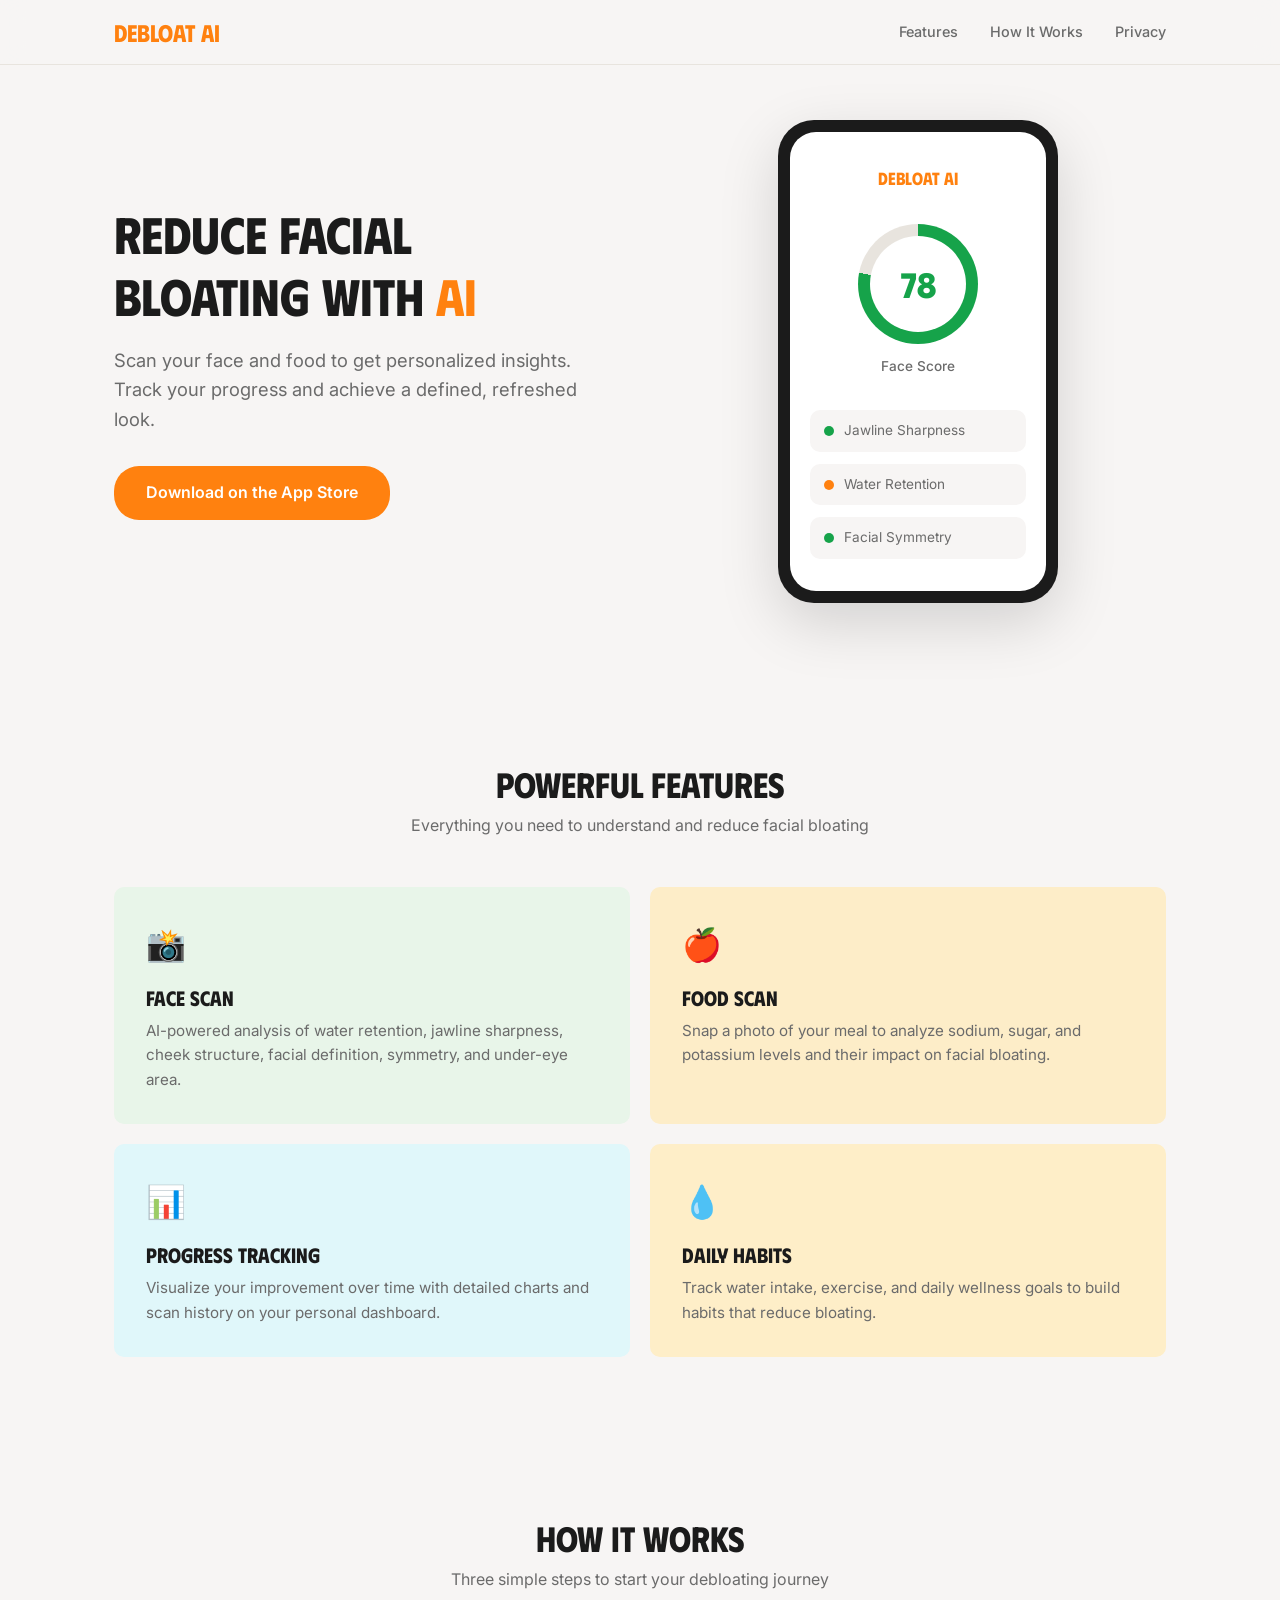
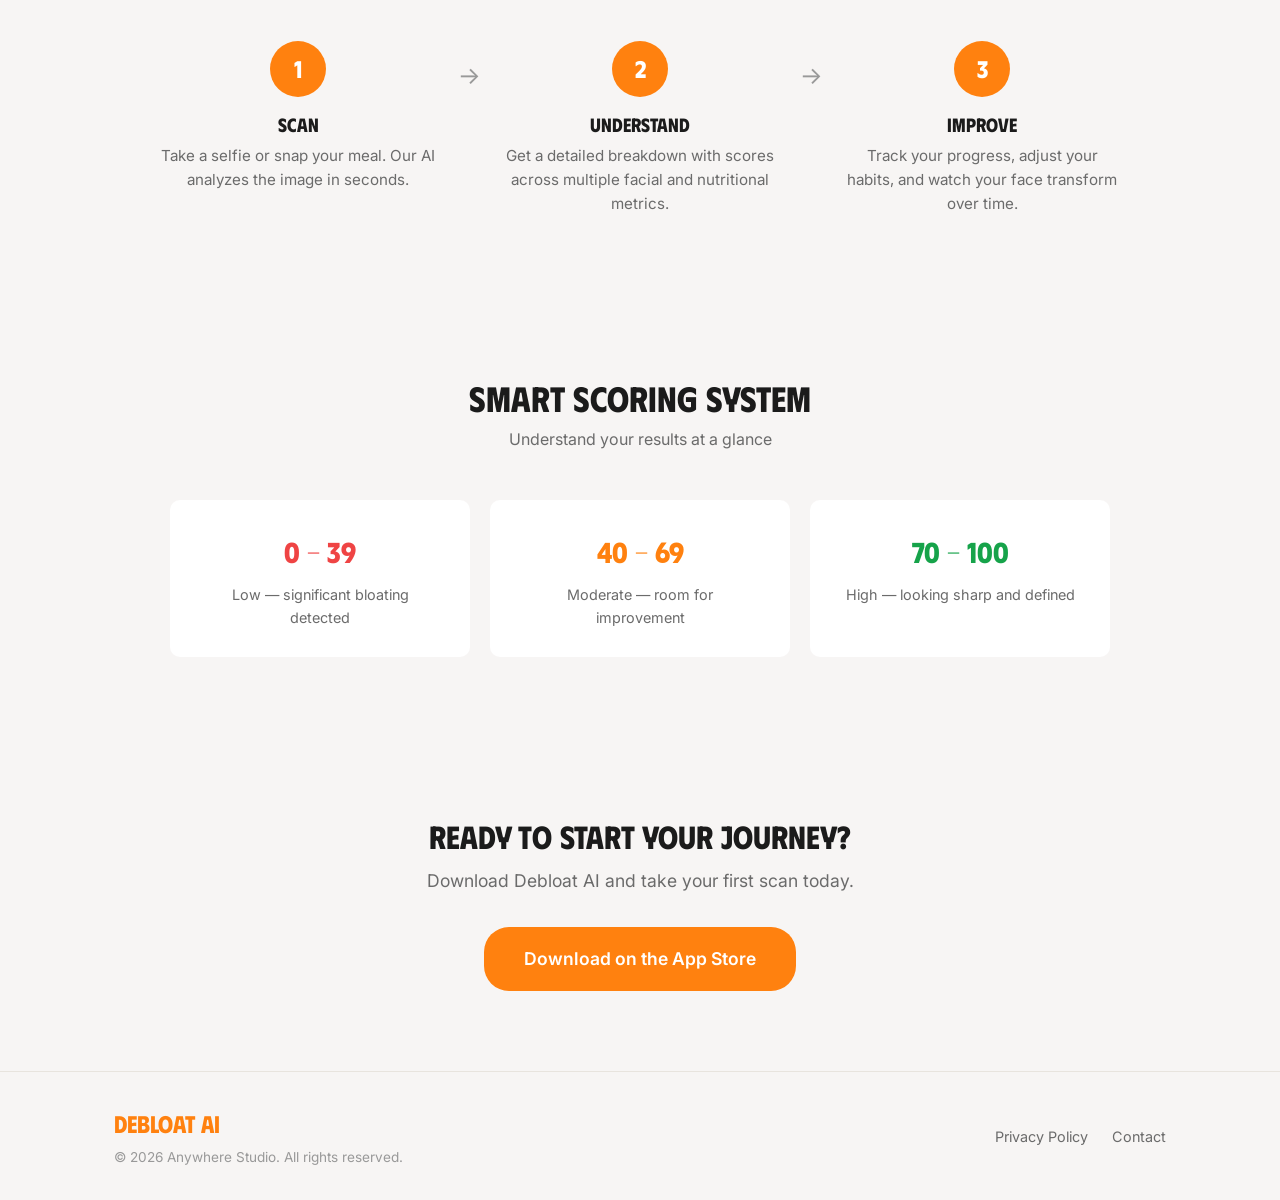
==== index.html @ f4fa1994 "Add landing page with privacy policy Co-Authored-By: Claude Opus 4.6 (1M context) <noreply@anthropic" ====
<!DOCTYPE html>
<html lang="en">
<head>
  <meta charset="UTF-8">
  <meta name="viewport" content="width=device-width, initial-scale=1.0">
  <title>Debloat AI - Reduce Facial Bloating with AI</title>
  <meta name="description" content="Scan your face and food with AI to reduce facial bloating. Track progress, get personalized insights, and achieve a defined, refreshed look.">
  <link rel="preconnect" href="https://fonts.googleapis.com">
  <link rel="preconnect" href="https://fonts.gstatic.com" crossorigin>
  <link href="https://fonts.googleapis.com/css2?family=Inter:wght@400;500;600;700&family=Phudu:wght@500;700&display=swap" rel="stylesheet">
  <link rel="stylesheet" href="styles.css">
</head>
<body>
  <nav class="navbar">
    <div class="container nav-container">
      <a href="/" class="logo">Debloat AI</a>
      <div class="nav-links">
        <a href="#features">Features</a>
        <a href="#how-it-works">How It Works</a>
        <a href="privacy.html">Privacy</a>
      </div>
    </div>
  </nav>

  <section class="hero">
    <div class="container hero-content">
      <div class="hero-text">
        <h1>Reduce Facial Bloating with <span class="highlight">AI</span></h1>
        <p class="hero-subtitle">Scan your face and food to get personalized insights. Track your progress and achieve a defined, refreshed look.</p>
        <div class="hero-cta">
          <a href="#" class="btn btn-primary">Download on the App Store</a>
        </div>
      </div>
      <div class="hero-visual">
        <div class="phone-mockup">
          <div class="phone-screen">
            <div class="mock-header">Debloat AI</div>
            <div class="mock-score">
              <div class="score-circle">
                <span class="score-value">78</span>
              </div>
              <p class="score-label">Face Score</p>
            </div>
            <div class="mock-metrics">
              <div class="metric"><span class="metric-dot green"></span> Jawline Sharpness</div>
              <div class="metric"><span class="metric-dot orange"></span> Water Retention</div>
              <div class="metric"><span class="metric-dot green"></span> Facial Symmetry</div>
            </div>
          </div>
        </div>
      </div>
    </div>
  </section>

  <section id="features" class="features">
    <div class="container">
      <h2 class="section-title">Powerful Features</h2>
      <p class="section-subtitle">Everything you need to understand and reduce facial bloating</p>
      <div class="features-grid">
        <div class="feature-card" style="background: #E8F5E9;">
          <div class="feature-icon">📸</div>
          <h3>Face Scan</h3>
          <p>AI-powered analysis of water retention, jawline sharpness, cheek structure, facial definition, symmetry, and under-eye area.</p>
        </div>
        <div class="feature-card" style="background: #FDEDC8;">
          <div class="feature-icon">🍎</div>
          <h3>Food Scan</h3>
          <p>Snap a photo of your meal to analyze sodium, sugar, and potassium levels and their impact on facial bloating.</p>
        </div>
        <div class="feature-card" style="background: #E0F7FA;">
          <div class="feature-icon">📊</div>
          <h3>Progress Tracking</h3>
          <p>Visualize your improvement over time with detailed charts and scan history on your personal dashboard.</p>
        </div>
        <div class="feature-card" style="background: #FEEEC8;">
          <div class="feature-icon">💧</div>
          <h3>Daily Habits</h3>
          <p>Track water intake, exercise, and daily wellness goals to build habits that reduce bloating.</p>
        </div>
      </div>
    </div>
  </section>

  <section id="how-it-works" class="how-it-works">
    <div class="container">
      <h2 class="section-title">How It Works</h2>
      <p class="section-subtitle">Three simple steps to start your debloating journey</p>
      <div class="steps">
        <div class="step">
          <div class="step-number">1</div>
          <h3>Scan</h3>
          <p>Take a selfie or snap your meal. Our AI analyzes the image in seconds.</p>
        </div>
        <div class="step-arrow">&rarr;</div>
        <div class="step">
          <div class="step-number">2</div>
          <h3>Understand</h3>
          <p>Get a detailed breakdown with scores across multiple facial and nutritional metrics.</p>
        </div>
        <div class="step-arrow">&rarr;</div>
        <div class="step">
          <div class="step-number">3</div>
          <h3>Improve</h3>
          <p>Track your progress, adjust your habits, and watch your face transform over time.</p>
        </div>
      </div>
    </div>
  </section>

  <section class="scoring">
    <div class="container">
      <h2 class="section-title">Smart Scoring System</h2>
      <p class="section-subtitle">Understand your results at a glance</p>
      <div class="score-cards">
        <div class="score-card">
          <div class="score-range red">0 - 39</div>
          <p>Low &mdash; significant bloating detected</p>
        </div>
        <div class="score-card">
          <div class="score-range orange">40 - 69</div>
          <p>Moderate &mdash; room for improvement</p>
        </div>
        <div class="score-card">
          <div class="score-range green">70 - 100</div>
          <p>High &mdash; looking sharp and defined</p>
        </div>
      </div>
    </div>
  </section>

  <section class="cta-section">
    <div class="container">
      <h2>Ready to Start Your Journey?</h2>
      <p>Download Debloat AI and take your first scan today.</p>
      <a href="#" class="btn btn-primary btn-large">Download on the App Store</a>
    </div>
  </section>

  <footer class="footer">
    <div class="container footer-content">
      <div class="footer-brand">
        <span class="logo">Debloat AI</span>
        <p>&copy; 2026 Anywhere Studio. All rights reserved.</p>
      </div>
      <div class="footer-links">
        <a href="privacy.html">Privacy Policy</a>
        <a href="mailto:support@debloatai.com">Contact</a>
      </div>
    </div>
  </footer>
</body>
</html>
---- styles.css ----
/* Reset & Base */
*, *::before, *::after {
  margin: 0;
  padding: 0;
  box-sizing: border-box;
}

:root {
  --primary: #FF810F;
  --primary-light: #FFF3E0;
  --bg: #F7F5F4;
  --surface: #FFFFFF;
  --text-primary: #1B1B1B;
  --text-secondary: #6B6B6B;
  --text-tertiary: #999999;
  --red: #EF4444;
  --orange: #FF810F;
  --green: #16A34A;
  --divider: #E8E4DE;
  --radius: 10px;
  --radius-pill: 25px;
}

html {
  scroll-behavior: smooth;
}

body {
  font-family: 'Inter', -apple-system, BlinkMacSystemFont, sans-serif;
  background: var(--bg);
  color: var(--text-primary);
  line-height: 1.6;
}

.container {
  max-width: 1100px;
  margin: 0 auto;
  padding: 0 24px;
}

h1, h2, h3 {
  font-family: 'Phudu', sans-serif;
  font-weight: 700;
  line-height: 1.2;
}

a {
  color: var(--primary);
  text-decoration: none;
}

/* Navbar */
.navbar {
  position: fixed;
  top: 0;
  left: 0;
  right: 0;
  background: rgba(247, 245, 244, 0.9);
  backdrop-filter: blur(12px);
  -webkit-backdrop-filter: blur(12px);
  z-index: 100;
  border-bottom: 1px solid var(--divider);
}

.nav-container {
  display: flex;
  align-items: center;
  justify-content: space-between;
  height: 64px;
}

.logo {
  font-family: 'Phudu', sans-serif;
  font-size: 1.5rem;
  font-weight: 700;
  color: var(--primary);
  text-transform: uppercase;
}

.nav-links {
  display: flex;
  gap: 32px;
}

.nav-links a {
  color: var(--text-secondary);
  font-size: 0.9rem;
  font-weight: 500;
  transition: color 0.2s;
}

.nav-links a:hover,
.nav-links a.active {
  color: var(--primary);
}

/* Buttons */
.btn {
  display: inline-block;
  padding: 14px 32px;
  border-radius: var(--radius-pill);
  font-family: 'Inter', sans-serif;
  font-size: 1rem;
  font-weight: 600;
  text-align: center;
  transition: transform 0.2s, box-shadow 0.2s;
  cursor: pointer;
  border: none;
}

.btn-primary {
  background: var(--primary);
  color: #fff;
}

.btn-primary:hover {
  transform: translateY(-2px);
  box-shadow: 0 8px 24px rgba(255, 129, 15, 0.3);
}

.btn-large {
  padding: 18px 40px;
  font-size: 1.1rem;
}

/* Hero */
.hero {
  padding: 120px 0 80px;
  overflow: hidden;
}

.hero-content {
  display: grid;
  grid-template-columns: 1fr 1fr;
  gap: 60px;
  align-items: center;
}

.hero-text h1 {
  font-size: 3.2rem;
  margin-bottom: 20px;
  text-transform: uppercase;
}

.highlight {
  color: var(--primary);
}

.hero-subtitle {
  font-size: 1.15rem;
  color: var(--text-secondary);
  margin-bottom: 32px;
  max-width: 480px;
}

/* Phone Mockup */
.phone-mockup {
  width: 280px;
  margin: 0 auto;
  background: var(--text-primary);
  border-radius: 36px;
  padding: 12px;
  box-shadow: 0 20px 60px rgba(0, 0, 0, 0.15);
}

.phone-screen {
  background: var(--surface);
  border-radius: 26px;
  padding: 32px 20px;
  min-height: 420px;
  display: flex;
  flex-direction: column;
  align-items: center;
}

.mock-header {
  font-family: 'Phudu', sans-serif;
  font-weight: 700;
  font-size: 1.1rem;
  text-transform: uppercase;
  color: var(--primary);
  margin-bottom: 32px;
}

.mock-score {
  text-align: center;
  margin-bottom: 32px;
}

.score-circle {
  width: 120px;
  height: 120px;
  border-radius: 50%;
  background: conic-gradient(var(--green) 0% 78%, var(--divider) 78% 100%);
  display: flex;
  align-items: center;
  justify-content: center;
  margin: 0 auto 12px;
  position: relative;
}

.score-circle::before {
  content: '';
  width: 96px;
  height: 96px;
  border-radius: 50%;
  background: var(--surface);
  position: absolute;
}

.score-value {
  position: relative;
  z-index: 1;
  font-family: 'Phudu', sans-serif;
  font-size: 2.2rem;
  font-weight: 700;
  color: var(--green);
}

.score-label {
  font-size: 0.85rem;
  color: var(--text-secondary);
  font-weight: 500;
}

.mock-metrics {
  width: 100%;
  display: flex;
  flex-direction: column;
  gap: 12px;
}

.metric {
  display: flex;
  align-items: center;
  gap: 10px;
  font-size: 0.85rem;
  color: var(--text-secondary);
  background: var(--bg);
  padding: 10px 14px;
  border-radius: var(--radius);
}

.metric-dot {
  width: 10px;
  height: 10px;
  border-radius: 50%;
  flex-shrink: 0;
}

.metric-dot.green { background: var(--green); }
.metric-dot.orange { background: var(--orange); }
.metric-dot.red { background: var(--red); }

/* Features */
.features {
  padding: 80px 0;
}

.section-title {
  font-size: 2.2rem;
  text-align: center;
  text-transform: uppercase;
  margin-bottom: 8px;
}

.section-subtitle {
  text-align: center;
  color: var(--text-secondary);
  margin-bottom: 48px;
}

.features-grid {
  display: grid;
  grid-template-columns: repeat(2, 1fr);
  gap: 20px;
}

.feature-card {
  padding: 32px;
  border-radius: var(--radius);
  transition: transform 0.2s;
}

.feature-card:hover {
  transform: translateY(-4px);
}

.feature-icon {
  font-size: 2rem;
  margin-bottom: 16px;
}

.feature-card h3 {
  font-size: 1.3rem;
  margin-bottom: 8px;
  text-transform: uppercase;
}

.feature-card p {
  color: var(--text-secondary);
  font-size: 0.95rem;
}

/* How It Works */
.how-it-works {
  padding: 80px 0;
}

.steps {
  display: flex;
  align-items: flex-start;
  justify-content: center;
  gap: 20px;
}

.step {
  text-align: center;
  flex: 1;
  max-width: 280px;
}

.step-number {
  width: 56px;
  height: 56px;
  border-radius: 50%;
  background: var(--primary);
  color: #fff;
  font-family: 'Phudu', sans-serif;
  font-size: 1.5rem;
  font-weight: 700;
  display: flex;
  align-items: center;
  justify-content: center;
  margin: 0 auto 16px;
}

.step h3 {
  font-size: 1.2rem;
  text-transform: uppercase;
  margin-bottom: 8px;
}

.step p {
  color: var(--text-secondary);
  font-size: 0.95rem;
}

.step-arrow {
  font-size: 1.5rem;
  color: var(--text-tertiary);
  margin-top: 16px;
}

/* Scoring */
.scoring {
  padding: 80px 0;
}

.score-cards {
  display: flex;
  gap: 20px;
  justify-content: center;
}

.score-card {
  background: var(--surface);
  padding: 28px 32px;
  border-radius: var(--radius);
  text-align: center;
  flex: 1;
  max-width: 300px;
}

.score-range {
  font-family: 'Phudu', sans-serif;
  font-size: 1.8rem;
  font-weight: 700;
  margin-bottom: 8px;
}

.score-range.red { color: var(--red); }
.score-range.orange { color: var(--orange); }
.score-range.green { color: var(--green); }

.score-card p {
  color: var(--text-secondary);
  font-size: 0.9rem;
}

/* CTA Section */
.cta-section {
  padding: 80px 0;
  text-align: center;
}

.cta-section h2 {
  font-size: 2rem;
  text-transform: uppercase;
  margin-bottom: 12px;
}

.cta-section p {
  color: var(--text-secondary);
  margin-bottom: 32px;
  font-size: 1.1rem;
}

/* Footer */
.footer {
  border-top: 1px solid var(--divider);
  padding: 32px 0;
}

.footer-content {
  display: flex;
  align-items: center;
  justify-content: space-between;
}

.footer-brand p {
  color: var(--text-tertiary);
  font-size: 0.85rem;
  margin-top: 4px;
}

.footer-links {
  display: flex;
  gap: 24px;
}

.footer-links a {
  color: var(--text-secondary);
  font-size: 0.9rem;
}

.footer-links a:hover {
  color: var(--primary);
}

/* Privacy Page */
.privacy-page {
  padding: 100px 0 60px;
}

.privacy-content {
  max-width: 720px;
  margin: 0 auto;
  background: var(--surface);
  padding: 48px;
  border-radius: var(--radius);
}

.privacy-content h1 {
  font-size: 2.4rem;
  text-transform: uppercase;
  margin-bottom: 8px;
}

.privacy-updated {
  color: var(--text-tertiary);
  font-size: 0.9rem;
  margin-bottom: 32px;
}

.privacy-content h2 {
  font-size: 1.4rem;
  text-transform: uppercase;
  margin-top: 36px;
  margin-bottom: 12px;
  color: var(--text-primary);
}

.privacy-content h3 {
  font-size: 1.1rem;
  margin-top: 20px;
  margin-bottom: 8px;
  color: var(--text-secondary);
}

.privacy-content p {
  color: var(--text-secondary);
  margin-bottom: 12px;
}

.privacy-content ul {
  color: var(--text-secondary);
  margin-bottom: 12px;
  padding-left: 24px;
}

.privacy-content li {
  margin-bottom: 8px;
}

.privacy-content a {
  color: var(--primary);
}

.privacy-content a:hover {
  text-decoration: underline;
}

/* Responsive */
@media (max-width: 768px) {
  .hero-content {
    grid-template-columns: 1fr;
    text-align: center;
    gap: 40px;
  }

  .hero-text h1 {
    font-size: 2.2rem;
  }

  .hero-subtitle {
    margin-left: auto;
    margin-right: auto;
  }

  .hero-cta {
    display: flex;
    justify-content: center;
  }

  .features-grid {
    grid-template-columns: 1fr;
  }

  .steps {
    flex-direction: column;
    align-items: center;
  }

  .step-arrow {
    transform: rotate(90deg);
    margin: 0;
  }

  .score-cards {
    flex-direction: column;
    align-items: center;
  }

  .score-card {
    max-width: 100%;
    width: 100%;
  }

  .footer-content {
    flex-direction: column;
    gap: 16px;
    text-align: center;
  }

  .privacy-content {
    padding: 28px 20px;
  }

  .nav-links {
    gap: 20px;
  }
}
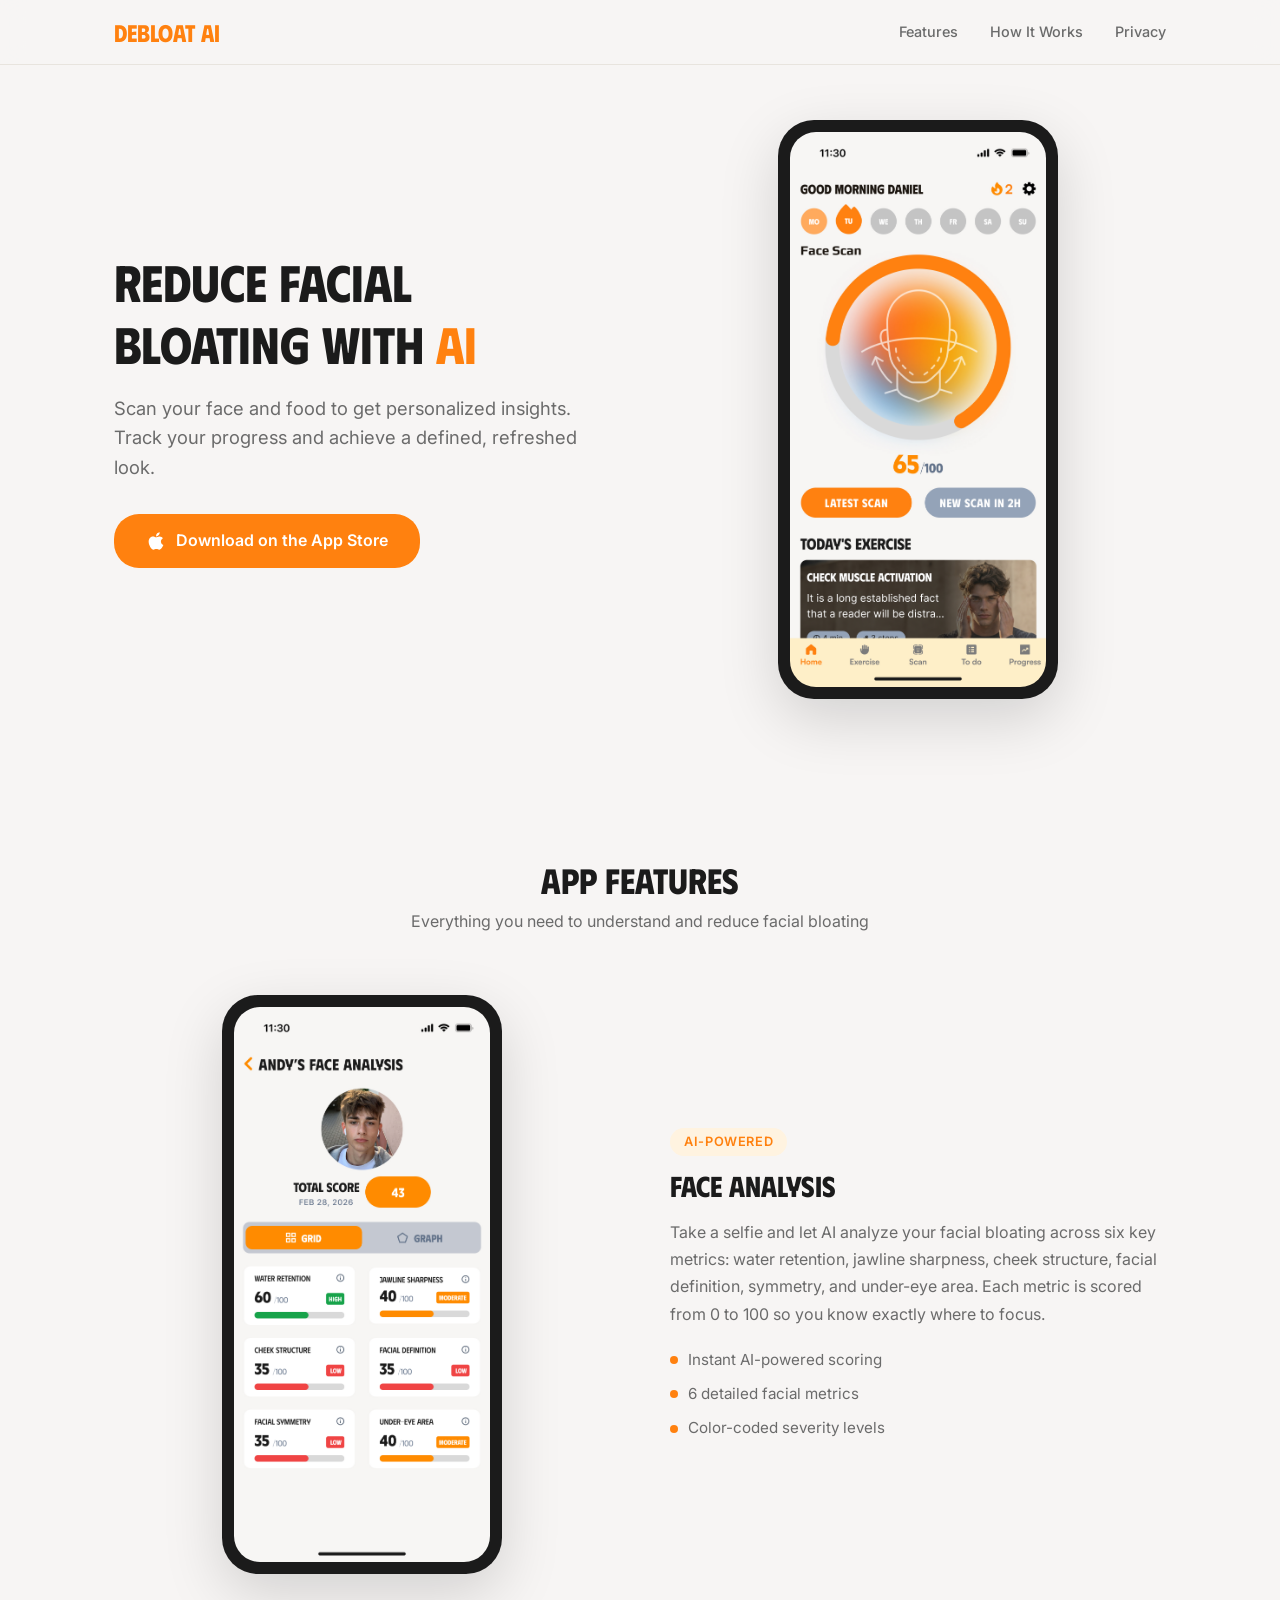
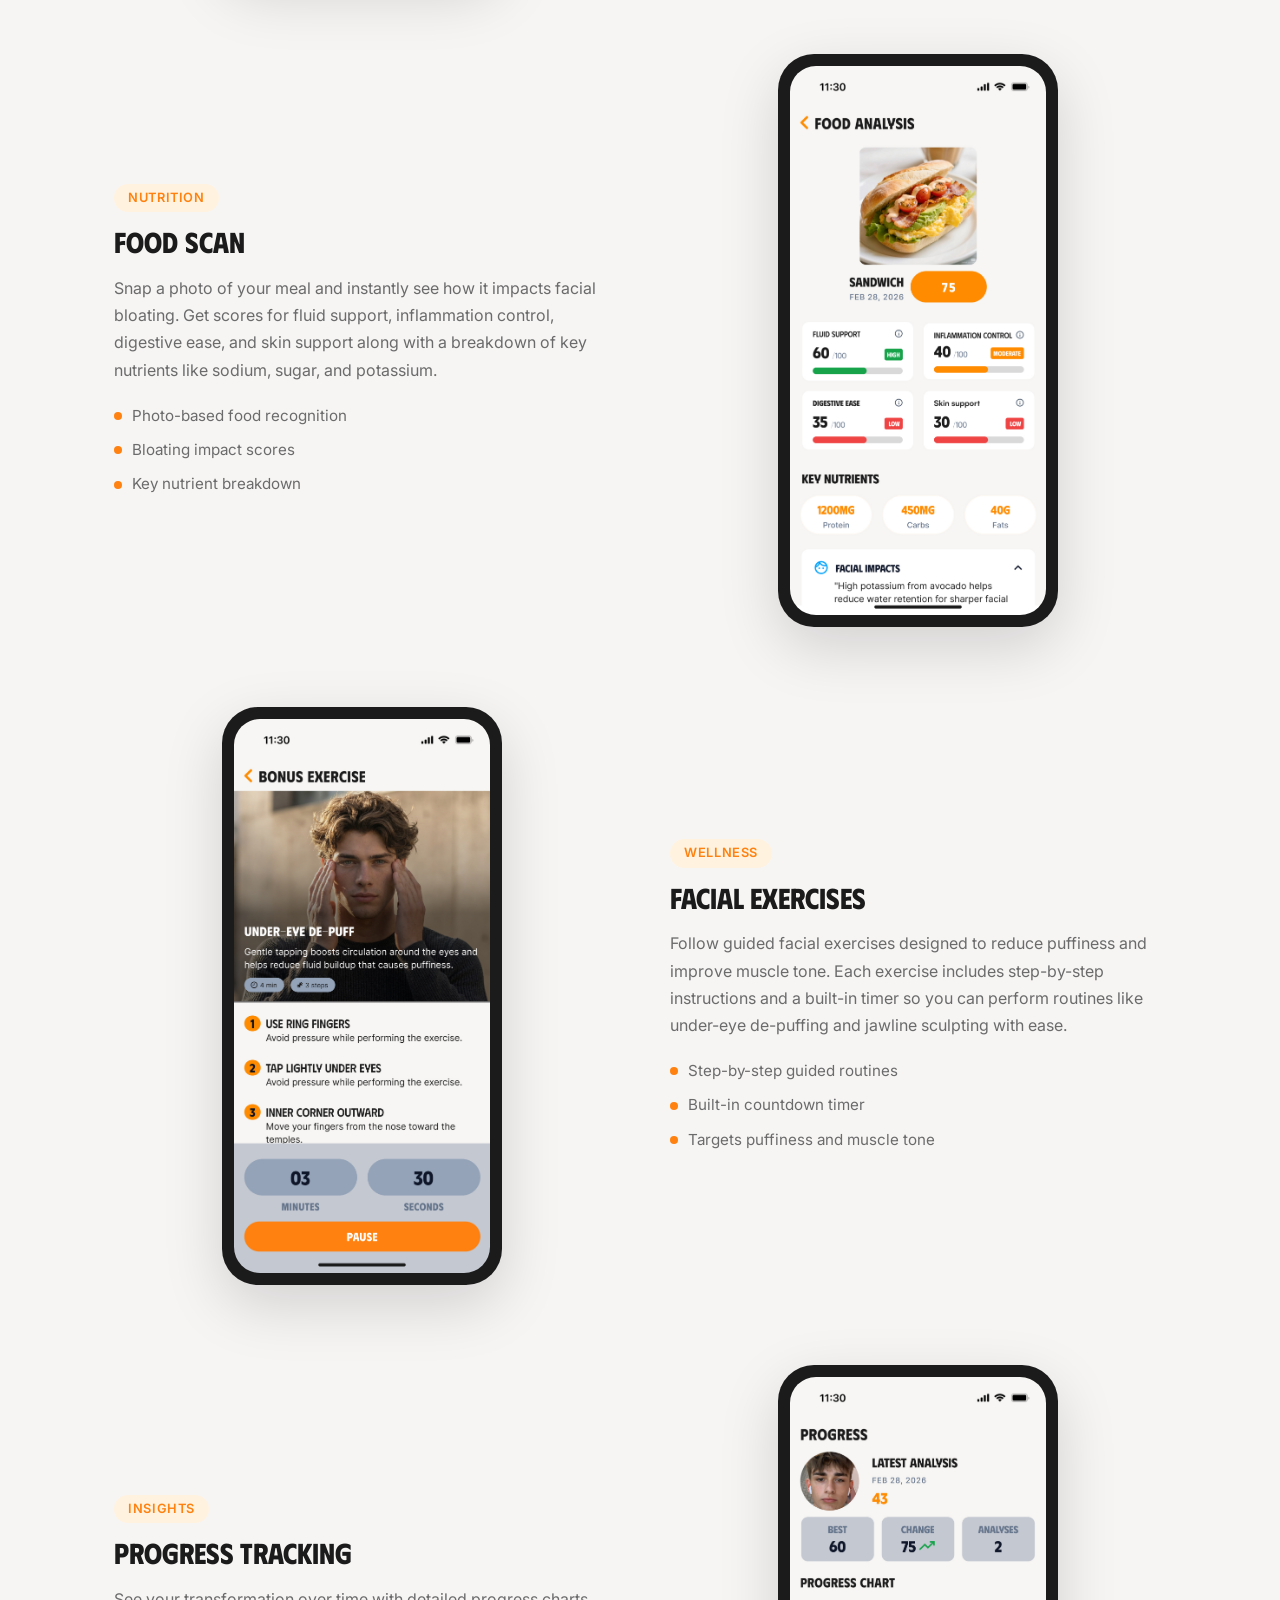
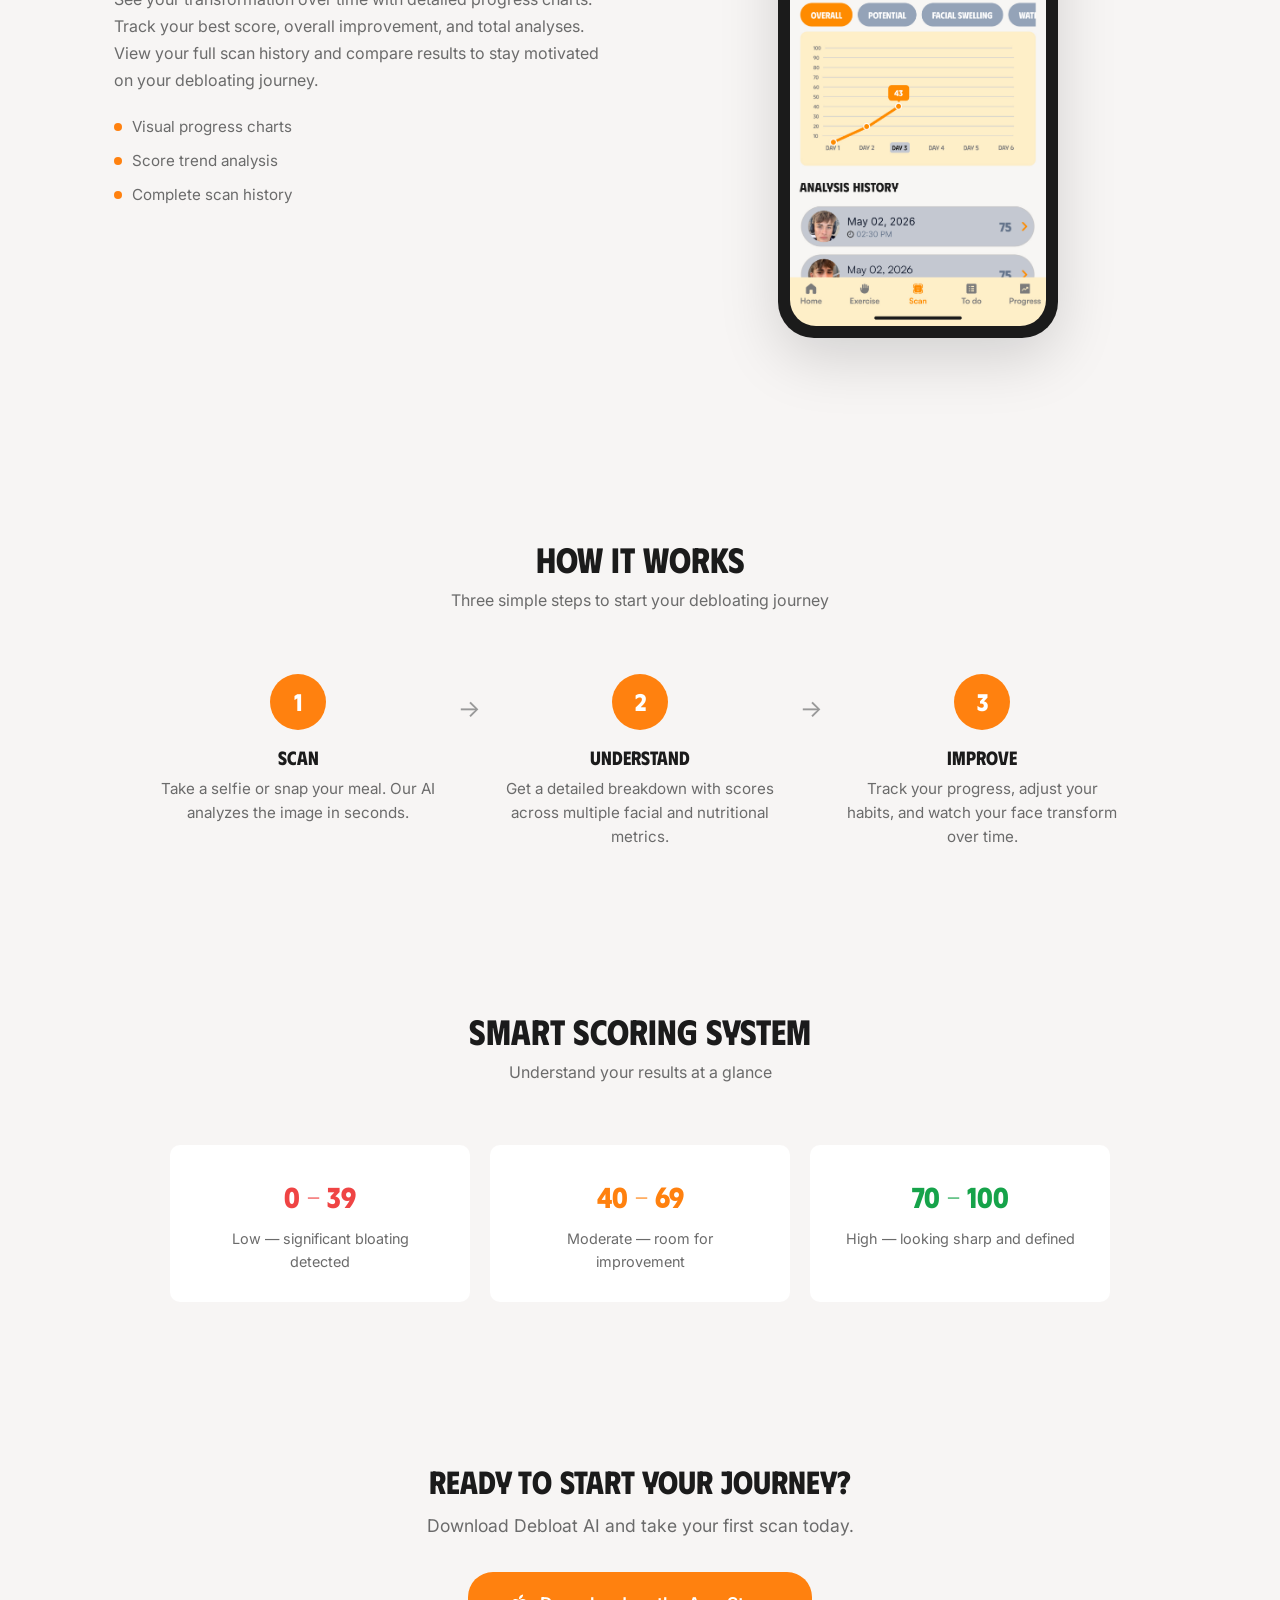
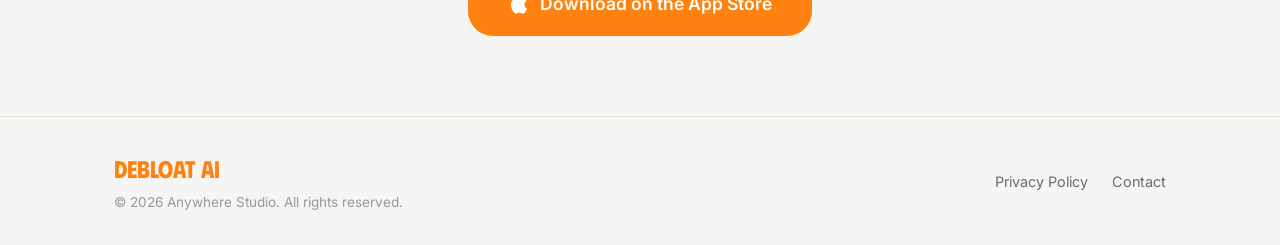
==== commit 6dd12ba1: "Update landing page with app screenshots and feature showcase Co-Authored-By: Claude Opus 4.6 (1M co" ====
--- a/index.html
+++ b/index.html
@@ -22,65 +22,123 @@
     </div>
   </nav>
 
+  <!-- Hero -->
   <section class="hero">
     <div class="container hero-content">
       <div class="hero-text">
         <h1>Reduce Facial Bloating with <span class="highlight">AI</span></h1>
         <p class="hero-subtitle">Scan your face and food to get personalized insights. Track your progress and achieve a defined, refreshed look.</p>
         <div class="hero-cta">
-          <a href="#" class="btn btn-primary">Download on the App Store</a>
+          <!-- TODO: Replace # with actual App Store URL after publishing -->
+          <a href="#" class="btn btn-primary btn-appstore">
+            <svg class="apple-icon" viewBox="0 0 384 512" fill="currentColor"><path d="M318.7 268.7c-.2-36.7 16.4-64.4 50-84.8-18.8-26.9-47.2-41.7-84.7-44.6-35.5-2.8-74.3 20.7-88.5 20.7-15 0-49.4-19.7-76.4-19.7C63.3 141.2 4 184.8 4 273.5q0 39.3 14.4 81.2c12.8 36.7 59 126.7 107.2 125.2 25.2-.6 43-17.9 75.8-17.9 31.8 0 48.3 17.9 76.4 17.9 48.6-.7 90.4-82.5 102.6-119.3-65.2-30.7-61.7-90-61.7-91.9zm-56.6-164.2c27.3-32.4 24.8-61.9 24-72.5-24.1 1.4-52 16.4-67.9 34.9-17.5 19.8-27.8 44.3-25.6 71.9 26.1 2 49.9-11.4 69.5-34.3z"/></svg>
+            Download on the App Store
+          </a>
         </div>
       </div>
       <div class="hero-visual">
         <div class="phone-mockup">
           <div class="phone-screen">
-            <div class="mock-header">Debloat AI</div>
-            <div class="mock-score">
-              <div class="score-circle">
-                <span class="score-value">78</span>
-              </div>
-              <p class="score-label">Face Score</p>
-            </div>
-            <div class="mock-metrics">
-              <div class="metric"><span class="metric-dot green"></span> Jawline Sharpness</div>
-              <div class="metric"><span class="metric-dot orange"></span> Water Retention</div>
-              <div class="metric"><span class="metric-dot green"></span> Facial Symmetry</div>
-            </div>
-          </div>
-        </div>
-      </div>
-    </div>
-  </section>
-
-  <section id="features" class="features">
-    <div class="container">
-      <h2 class="section-title">Powerful Features</h2>
+            <img src="images/Home.jpg" alt="Debloat AI Home Screen - Face scan score and daily dashboard">
+          </div>
+        </div>
+      </div>
+    </div>
+  </section>
+
+  <!-- Features Showcase -->
+  <section id="features" class="features-showcase">
+    <div class="container">
+      <h2 class="section-title">App Features</h2>
       <p class="section-subtitle">Everything you need to understand and reduce facial bloating</p>
-      <div class="features-grid">
-        <div class="feature-card" style="background: #E8F5E9;">
-          <div class="feature-icon">📸</div>
-          <h3>Face Scan</h3>
-          <p>AI-powered analysis of water retention, jawline sharpness, cheek structure, facial definition, symmetry, and under-eye area.</p>
-        </div>
-        <div class="feature-card" style="background: #FDEDC8;">
-          <div class="feature-icon">🍎</div>
+
+      <!-- Feature 1: Face Analysis -->
+      <div class="showcase-item">
+        <div class="showcase-phone">
+          <div class="phone-mockup">
+            <div class="phone-screen">
+              <img src="images/Face Analysis.jpg" alt="Face Analysis - Detailed metrics breakdown">
+            </div>
+          </div>
+        </div>
+        <div class="showcase-text">
+          <span class="showcase-label">AI-Powered</span>
+          <h3>Face Analysis</h3>
+          <p>Take a selfie and let AI analyze your facial bloating across six key metrics: water retention, jawline sharpness, cheek structure, facial definition, symmetry, and under-eye area. Each metric is scored from 0 to 100 so you know exactly where to focus.</p>
+          <ul class="showcase-list">
+            <li>Instant AI-powered scoring</li>
+            <li>6 detailed facial metrics</li>
+            <li>Color-coded severity levels</li>
+          </ul>
+        </div>
+      </div>
+
+      <!-- Feature 2: Food Analysis -->
+      <div class="showcase-item reverse">
+        <div class="showcase-phone">
+          <div class="phone-mockup">
+            <div class="phone-screen">
+              <img src="images/Food analysis.jpg" alt="Food Analysis - Nutritional impact on bloating">
+            </div>
+          </div>
+        </div>
+        <div class="showcase-text">
+          <span class="showcase-label">Nutrition</span>
           <h3>Food Scan</h3>
-          <p>Snap a photo of your meal to analyze sodium, sugar, and potassium levels and their impact on facial bloating.</p>
-        </div>
-        <div class="feature-card" style="background: #E0F7FA;">
-          <div class="feature-icon">📊</div>
+          <p>Snap a photo of your meal and instantly see how it impacts facial bloating. Get scores for fluid support, inflammation control, digestive ease, and skin support along with a breakdown of key nutrients like sodium, sugar, and potassium.</p>
+          <ul class="showcase-list">
+            <li>Photo-based food recognition</li>
+            <li>Bloating impact scores</li>
+            <li>Key nutrient breakdown</li>
+          </ul>
+        </div>
+      </div>
+
+      <!-- Feature 3: Guided Exercises -->
+      <div class="showcase-item">
+        <div class="showcase-phone">
+          <div class="phone-mockup">
+            <div class="phone-screen">
+              <img src="images/Bonus.jpg" alt="Guided facial exercises with step-by-step instructions">
+            </div>
+          </div>
+        </div>
+        <div class="showcase-text">
+          <span class="showcase-label">Wellness</span>
+          <h3>Facial Exercises</h3>
+          <p>Follow guided facial exercises designed to reduce puffiness and improve muscle tone. Each exercise includes step-by-step instructions and a built-in timer so you can perform routines like under-eye de-puffing and jawline sculpting with ease.</p>
+          <ul class="showcase-list">
+            <li>Step-by-step guided routines</li>
+            <li>Built-in countdown timer</li>
+            <li>Targets puffiness and muscle tone</li>
+          </ul>
+        </div>
+      </div>
+
+      <!-- Feature 4: Progress Tracking -->
+      <div class="showcase-item reverse">
+        <div class="showcase-phone">
+          <div class="phone-mockup">
+            <div class="phone-screen">
+              <img src="images/Progress.jpg" alt="Progress tracking with charts and analysis history">
+            </div>
+          </div>
+        </div>
+        <div class="showcase-text">
+          <span class="showcase-label">Insights</span>
           <h3>Progress Tracking</h3>
-          <p>Visualize your improvement over time with detailed charts and scan history on your personal dashboard.</p>
-        </div>
-        <div class="feature-card" style="background: #FEEEC8;">
-          <div class="feature-icon">💧</div>
-          <h3>Daily Habits</h3>
-          <p>Track water intake, exercise, and daily wellness goals to build habits that reduce bloating.</p>
-        </div>
-      </div>
-    </div>
-  </section>
-
+          <p>See your transformation over time with detailed progress charts. Track your best score, overall improvement, and total analyses. View your full scan history and compare results to stay motivated on your debloating journey.</p>
+          <ul class="showcase-list">
+            <li>Visual progress charts</li>
+            <li>Score trend analysis</li>
+            <li>Complete scan history</li>
+          </ul>
+        </div>
+      </div>
+    </div>
+  </section>
+
+  <!-- How It Works -->
   <section id="how-it-works" class="how-it-works">
     <div class="container">
       <h2 class="section-title">How It Works</h2>
@@ -107,6 +165,7 @@
     </div>
   </section>
 
+  <!-- Scoring -->
   <section class="scoring">
     <div class="container">
       <h2 class="section-title">Smart Scoring System</h2>
@@ -128,11 +187,16 @@
     </div>
   </section>
 
+  <!-- CTA -->
   <section class="cta-section">
     <div class="container">
       <h2>Ready to Start Your Journey?</h2>
       <p>Download Debloat AI and take your first scan today.</p>
-      <a href="#" class="btn btn-primary btn-large">Download on the App Store</a>
+      <!-- TODO: Replace # with actual App Store URL after publishing -->
+      <a href="#" class="btn btn-primary btn-large btn-appstore">
+        <svg class="apple-icon" viewBox="0 0 384 512" fill="currentColor"><path d="M318.7 268.7c-.2-36.7 16.4-64.4 50-84.8-18.8-26.9-47.2-41.7-84.7-44.6-35.5-2.8-74.3 20.7-88.5 20.7-15 0-49.4-19.7-76.4-19.7C63.3 141.2 4 184.8 4 273.5q0 39.3 14.4 81.2c12.8 36.7 59 126.7 107.2 125.2 25.2-.6 43-17.9 75.8-17.9 31.8 0 48.3 17.9 76.4 17.9 48.6-.7 90.4-82.5 102.6-119.3-65.2-30.7-61.7-90-61.7-91.9zm-56.6-164.2c27.3-32.4 24.8-61.9 24-72.5-24.1 1.4-52 16.4-67.9 34.9-17.5 19.8-27.8 44.3-25.6 71.9 26.1 2 49.9-11.4 69.5-34.3z"/></svg>
+        Download on the App Store
+      </a>
     </div>
   </section>
 
--- a/styles.css
+++ b/styles.css
@@ -96,7 +96,9 @@
 
 /* Buttons */
 .btn {
-  display: inline-block;
+  display: inline-flex;
+  align-items: center;
+  gap: 10px;
   padding: 14px 32px;
   border-radius: var(--radius-pill);
   font-family: 'Inter', sans-serif;
@@ -123,6 +125,16 @@
   font-size: 1.1rem;
 }
 
+.apple-icon {
+  width: 20px;
+  height: 20px;
+}
+
+.btn-large .apple-icon {
+  width: 22px;
+  height: 22px;
+}
+
 /* Hero */
 .hero {
   padding: 120px 0 80px;
@@ -166,95 +178,18 @@
 .phone-screen {
   background: var(--surface);
   border-radius: 26px;
-  padding: 32px 20px;
-  min-height: 420px;
-  display: flex;
-  flex-direction: column;
-  align-items: center;
-}
-
-.mock-header {
-  font-family: 'Phudu', sans-serif;
-  font-weight: 700;
-  font-size: 1.1rem;
-  text-transform: uppercase;
-  color: var(--primary);
-  margin-bottom: 32px;
-}
-
-.mock-score {
-  text-align: center;
-  margin-bottom: 32px;
-}
-
-.score-circle {
-  width: 120px;
-  height: 120px;
-  border-radius: 50%;
-  background: conic-gradient(var(--green) 0% 78%, var(--divider) 78% 100%);
-  display: flex;
-  align-items: center;
-  justify-content: center;
-  margin: 0 auto 12px;
-  position: relative;
-}
-
-.score-circle::before {
-  content: '';
-  width: 96px;
-  height: 96px;
-  border-radius: 50%;
-  background: var(--surface);
-  position: absolute;
-}
-
-.score-value {
-  position: relative;
-  z-index: 1;
-  font-family: 'Phudu', sans-serif;
-  font-size: 2.2rem;
-  font-weight: 700;
-  color: var(--green);
-}
-
-.score-label {
-  font-size: 0.85rem;
-  color: var(--text-secondary);
-  font-weight: 500;
-}
-
-.mock-metrics {
+  overflow: hidden;
+}
+
+.phone-screen img {
   width: 100%;
-  display: flex;
-  flex-direction: column;
-  gap: 12px;
-}
-
-.metric {
-  display: flex;
-  align-items: center;
-  gap: 10px;
-  font-size: 0.85rem;
-  color: var(--text-secondary);
-  background: var(--bg);
-  padding: 10px 14px;
-  border-radius: var(--radius);
-}
-
-.metric-dot {
-  width: 10px;
-  height: 10px;
-  border-radius: 50%;
-  flex-shrink: 0;
-}
-
-.metric-dot.green { background: var(--green); }
-.metric-dot.orange { background: var(--orange); }
-.metric-dot.red { background: var(--red); }
-
-/* Features */
-.features {
-  padding: 80px 0;
+  height: auto;
+  display: block;
+}
+
+/* Features Showcase */
+.features-showcase {
+  padding: 80px 0 40px;
 }
 
 .section-title {
@@ -267,39 +202,74 @@
 .section-subtitle {
   text-align: center;
   color: var(--text-secondary);
-  margin-bottom: 48px;
-}
-
-.features-grid {
+  margin-bottom: 60px;
+}
+
+.showcase-item {
   display: grid;
-  grid-template-columns: repeat(2, 1fr);
-  gap: 20px;
-}
-
-.feature-card {
-  padding: 32px;
-  border-radius: var(--radius);
-  transition: transform 0.2s;
-}
-
-.feature-card:hover {
-  transform: translateY(-4px);
-}
-
-.feature-icon {
-  font-size: 2rem;
+  grid-template-columns: 1fr 1fr;
+  gap: 60px;
+  align-items: center;
+  margin-bottom: 80px;
+}
+
+.showcase-item.reverse {
+  direction: rtl;
+}
+
+.showcase-item.reverse > * {
+  direction: ltr;
+}
+
+.showcase-label {
+  display: inline-block;
+  font-size: 0.8rem;
+  font-weight: 600;
+  text-transform: uppercase;
+  letter-spacing: 0.05em;
+  color: var(--primary);
+  background: var(--primary-light);
+  padding: 4px 14px;
+  border-radius: var(--radius-pill);
+  margin-bottom: 12px;
+}
+
+.showcase-text h3 {
+  font-size: 1.8rem;
+  text-transform: uppercase;
   margin-bottom: 16px;
 }
 
-.feature-card h3 {
-  font-size: 1.3rem;
-  margin-bottom: 8px;
-  text-transform: uppercase;
-}
-
-.feature-card p {
+.showcase-text p {
+  color: var(--text-secondary);
+  font-size: 1rem;
+  line-height: 1.7;
+  margin-bottom: 20px;
+}
+
+.showcase-list {
+  list-style: none;
+  padding: 0;
+  display: flex;
+  flex-direction: column;
+  gap: 10px;
+}
+
+.showcase-list li {
+  display: flex;
+  align-items: center;
+  gap: 10px;
   color: var(--text-secondary);
   font-size: 0.95rem;
+}
+
+.showcase-list li::before {
+  content: '';
+  width: 8px;
+  height: 8px;
+  border-radius: 50%;
+  background: var(--primary);
+  flex-shrink: 0;
 }
 
 /* How It Works */
@@ -406,6 +376,10 @@
   font-size: 1.1rem;
 }
 
+.cta-section .btn {
+  justify-content: center;
+}
+
 /* Footer */
 .footer {
   border-top: 1px solid var(--divider);
@@ -523,8 +497,28 @@
     justify-content: center;
   }
 
-  .features-grid {
+  .showcase-item,
+  .showcase-item.reverse {
     grid-template-columns: 1fr;
+    direction: ltr;
+    gap: 32px;
+    text-align: center;
+  }
+
+  .showcase-item .showcase-phone {
+    order: -1;
+  }
+
+  .phone-mockup {
+    width: 240px;
+  }
+
+  .showcase-text h3 {
+    font-size: 1.5rem;
+  }
+
+  .showcase-list {
+    align-items: center;
   }
 
   .steps {
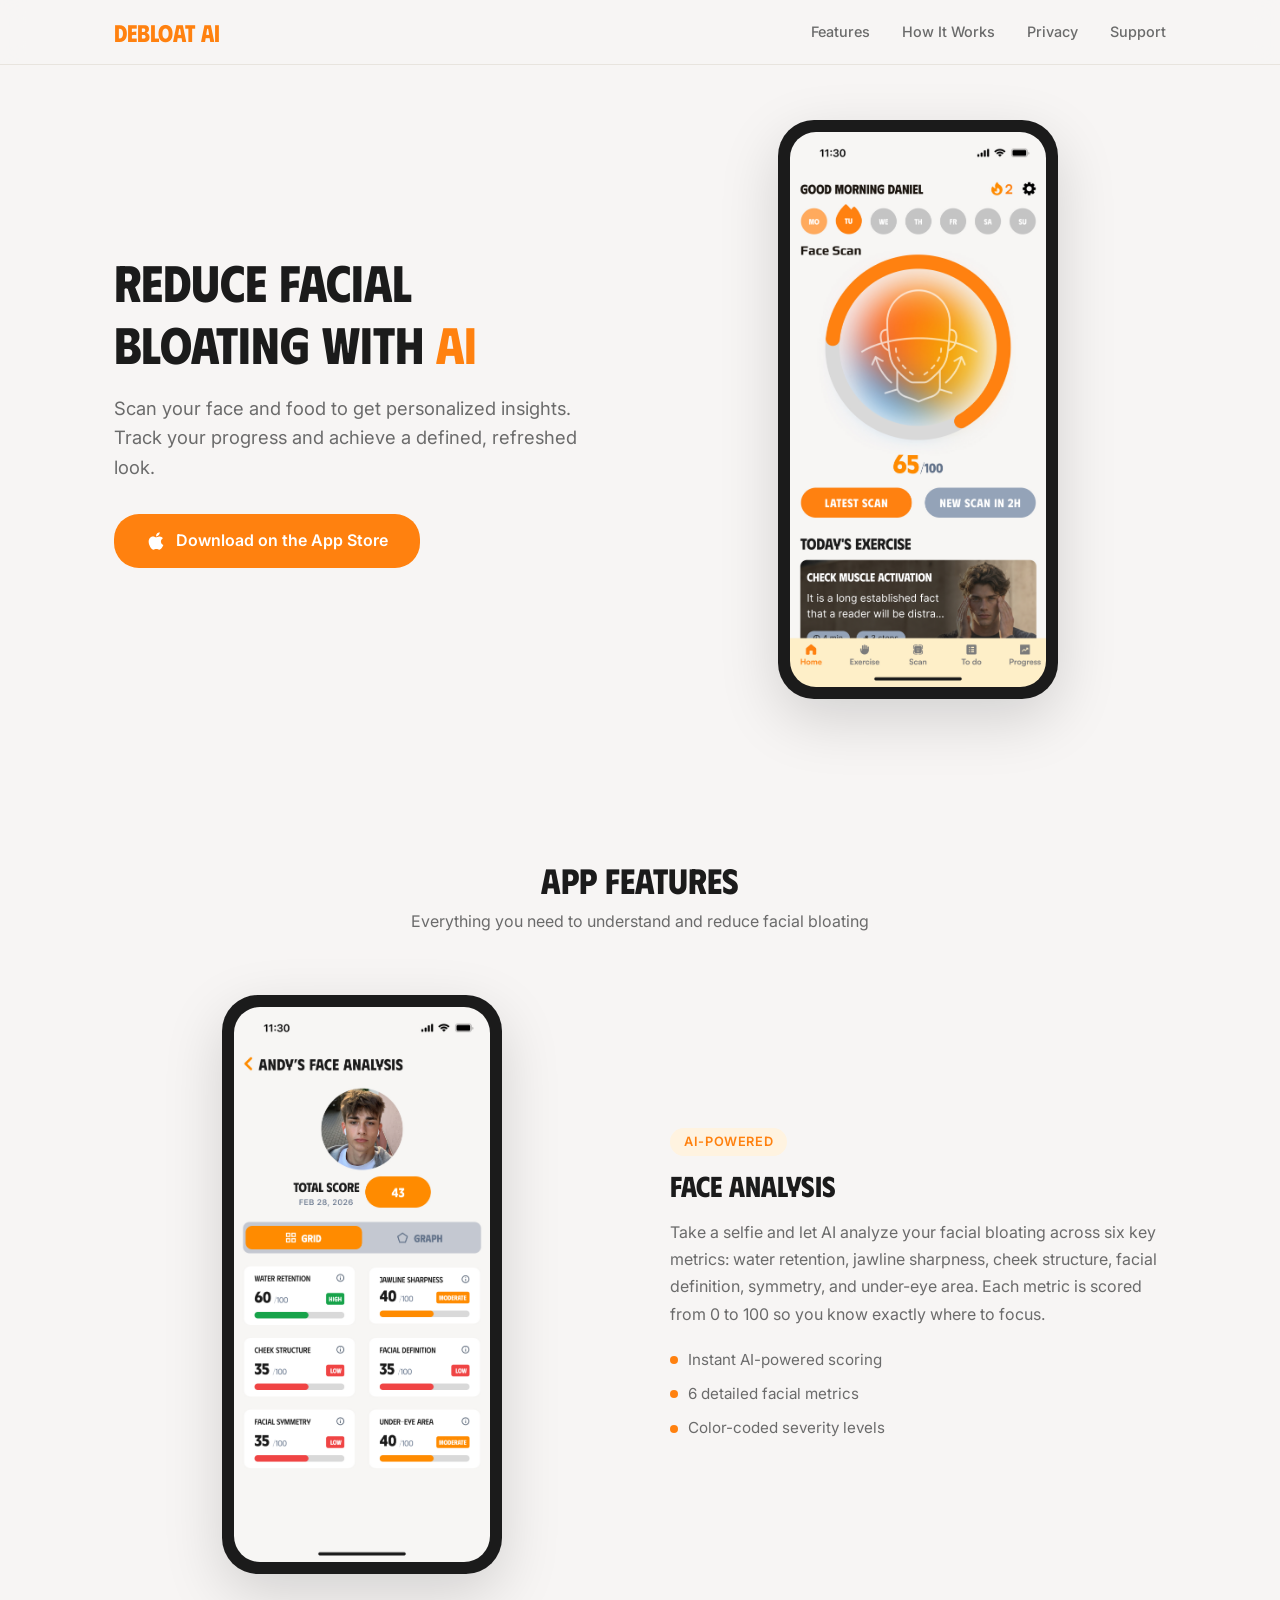
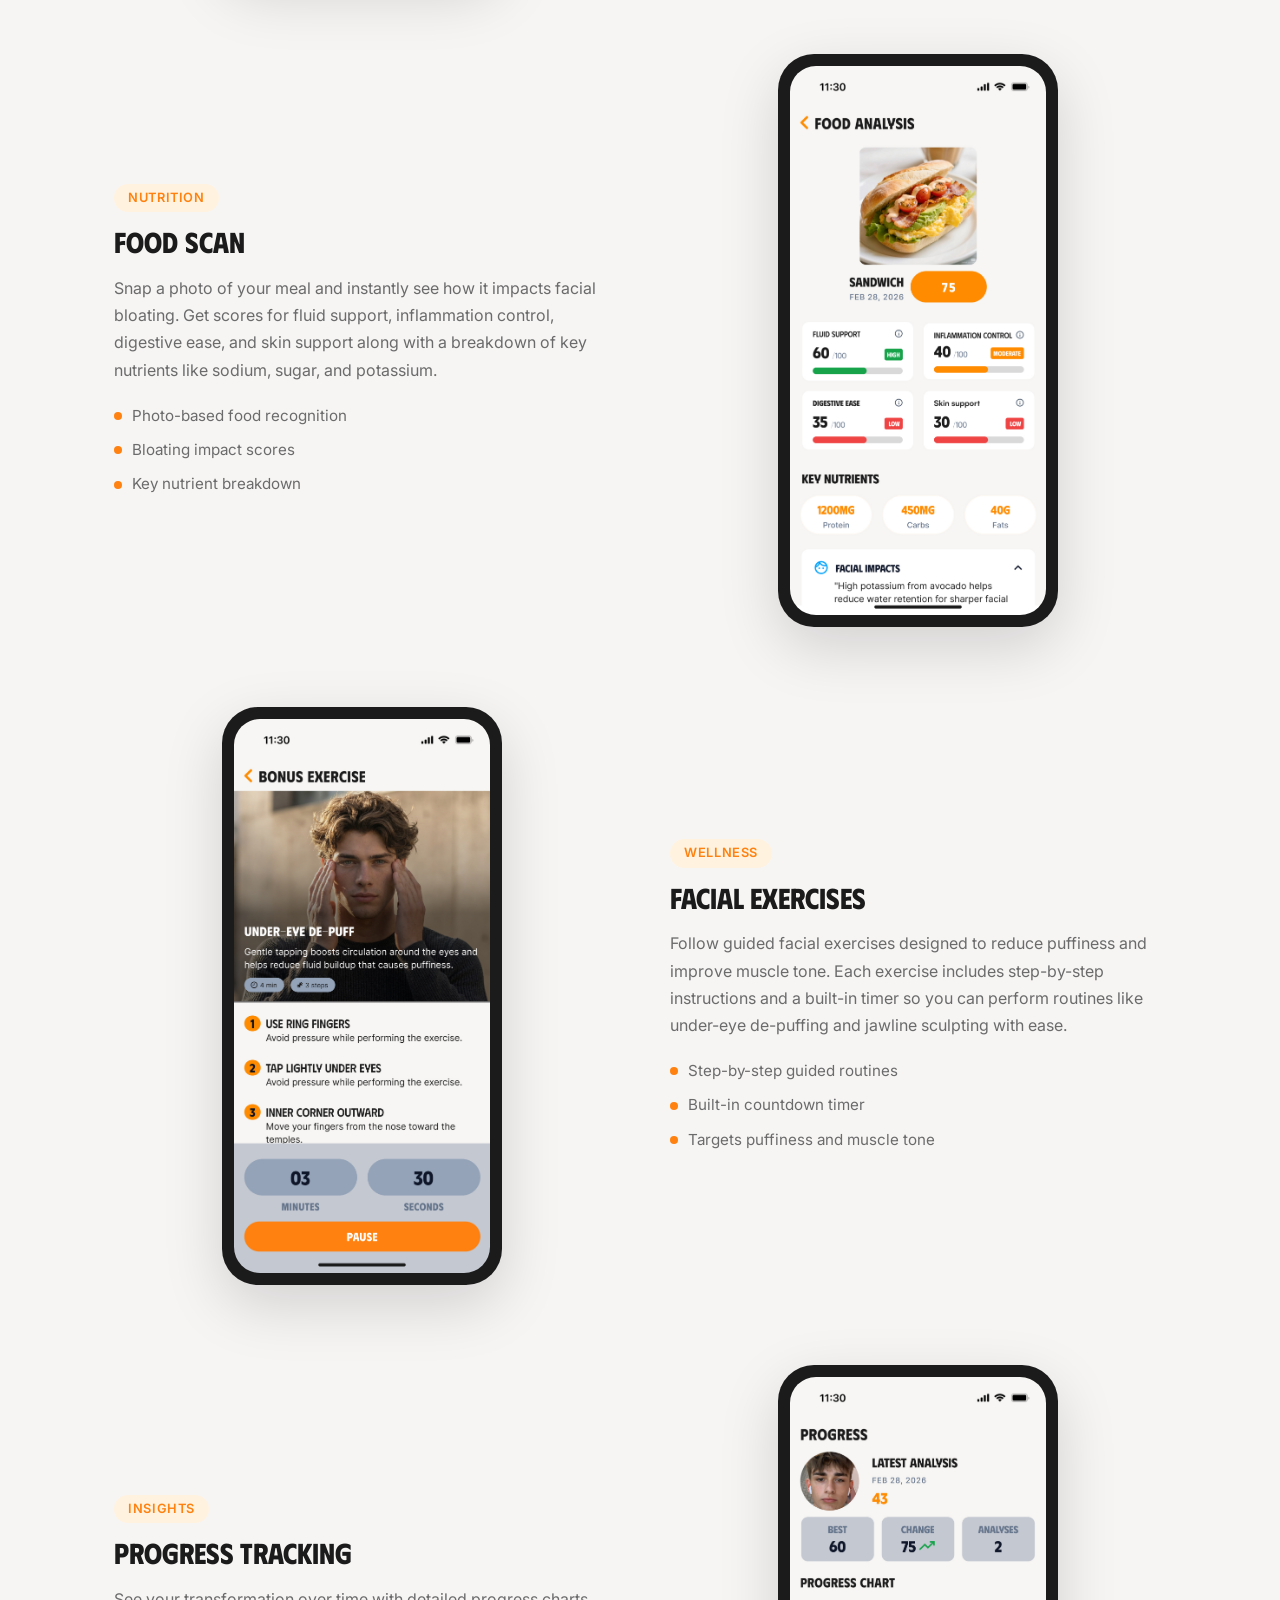
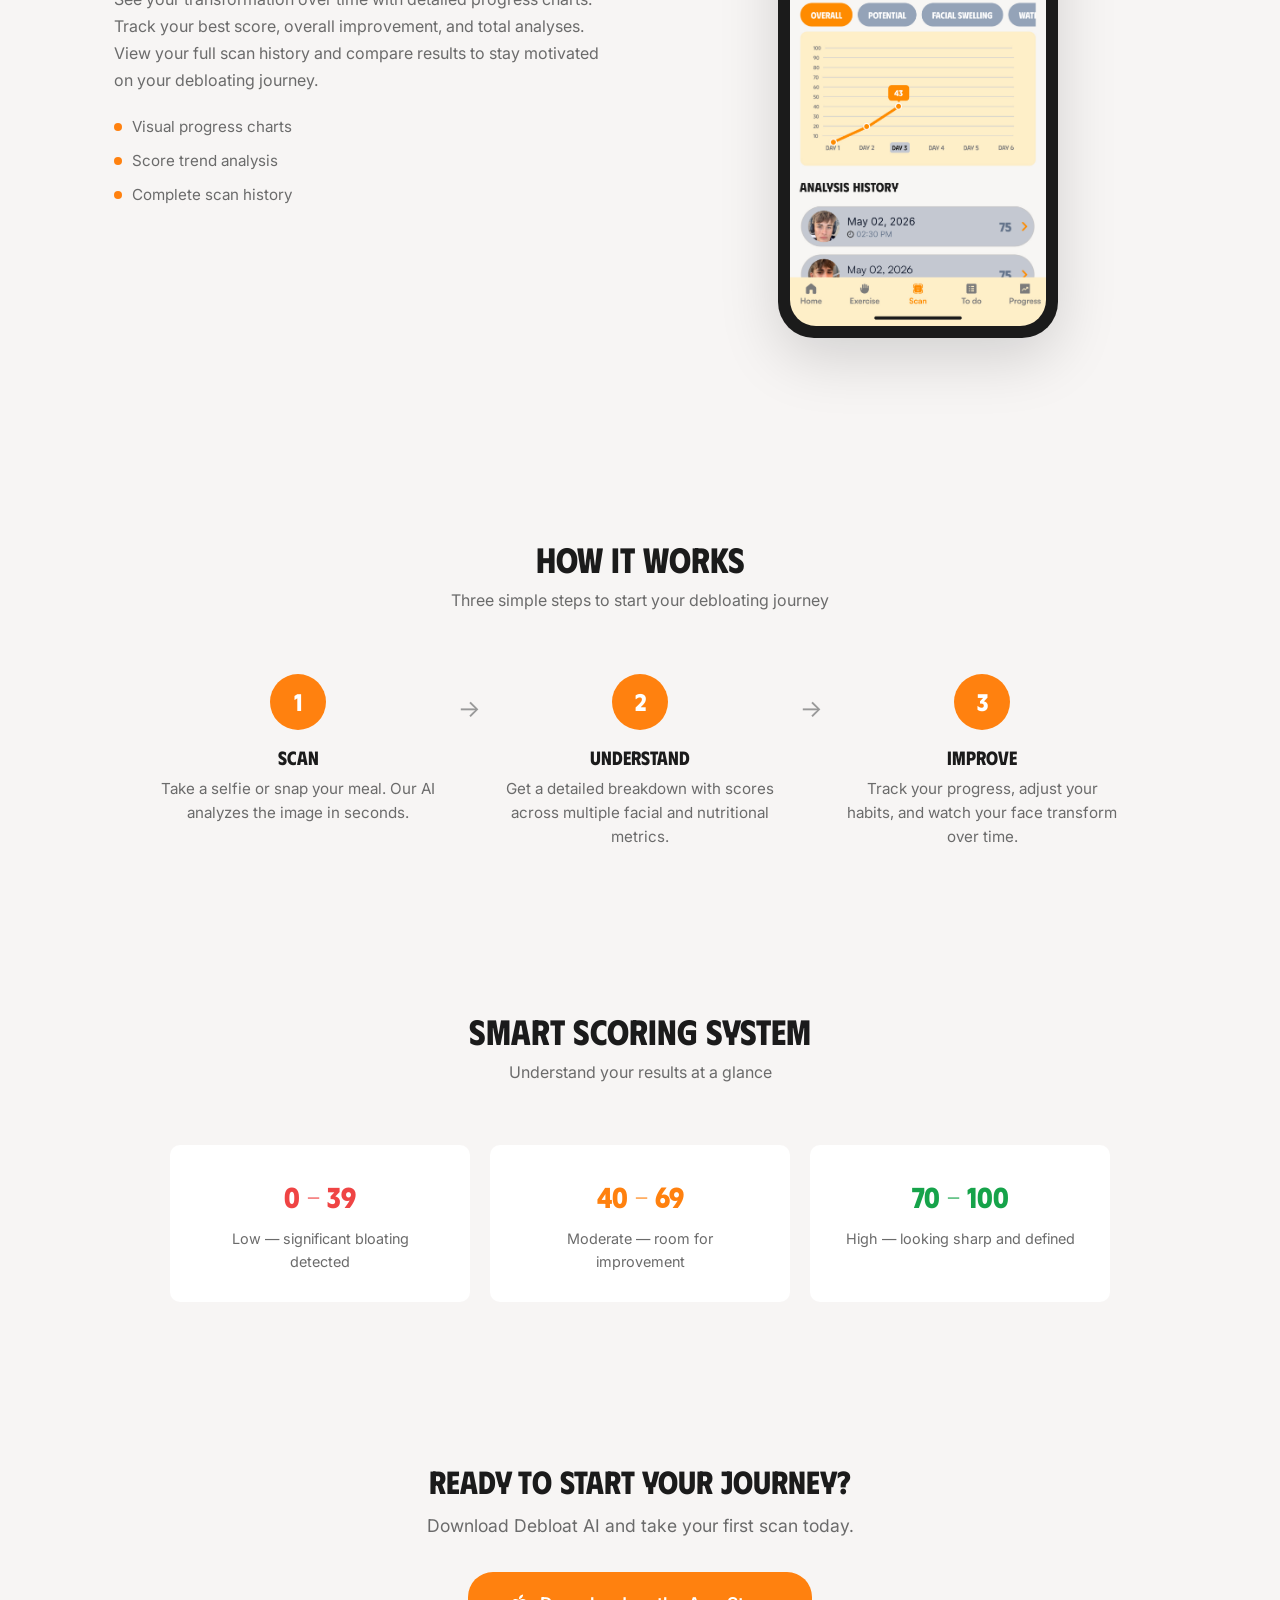
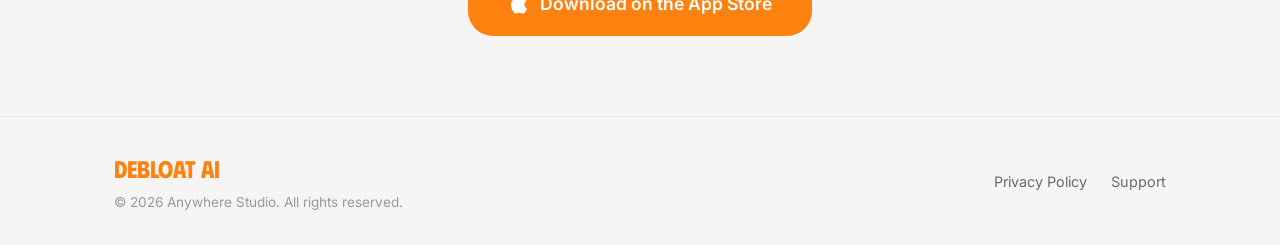
==== commit 6ae66c7c: "Add Support tab linking to thaole.anywherestudio@outlook.co Co-Authored-By: Claude Opus 4.6 (1M cont" ====
--- a/index.html
+++ b/index.html
@@ -18,6 +18,7 @@
         <a href="#features">Features</a>
         <a href="#how-it-works">How It Works</a>
         <a href="privacy.html">Privacy</a>
+        <a href="mailto:thaole.anywherestudio@outlook.co">Support</a>
       </div>
     </div>
   </nav>
@@ -29,8 +30,7 @@
         <h1>Reduce Facial Bloating with <span class="highlight">AI</span></h1>
         <p class="hero-subtitle">Scan your face and food to get personalized insights. Track your progress and achieve a defined, refreshed look.</p>
         <div class="hero-cta">
-          <!-- TODO: Replace # with actual App Store URL after publishing -->
-          <a href="#" class="btn btn-primary btn-appstore">
+          <a href="https://apps.apple.com/app/id6760931022" class="btn btn-primary btn-appstore">
             <svg class="apple-icon" viewBox="0 0 384 512" fill="currentColor"><path d="M318.7 268.7c-.2-36.7 16.4-64.4 50-84.8-18.8-26.9-47.2-41.7-84.7-44.6-35.5-2.8-74.3 20.7-88.5 20.7-15 0-49.4-19.7-76.4-19.7C63.3 141.2 4 184.8 4 273.5q0 39.3 14.4 81.2c12.8 36.7 59 126.7 107.2 125.2 25.2-.6 43-17.9 75.8-17.9 31.8 0 48.3 17.9 76.4 17.9 48.6-.7 90.4-82.5 102.6-119.3-65.2-30.7-61.7-90-61.7-91.9zm-56.6-164.2c27.3-32.4 24.8-61.9 24-72.5-24.1 1.4-52 16.4-67.9 34.9-17.5 19.8-27.8 44.3-25.6 71.9 26.1 2 49.9-11.4 69.5-34.3z"/></svg>
             Download on the App Store
           </a>
@@ -192,8 +192,7 @@
     <div class="container">
       <h2>Ready to Start Your Journey?</h2>
       <p>Download Debloat AI and take your first scan today.</p>
-      <!-- TODO: Replace # with actual App Store URL after publishing -->
-      <a href="#" class="btn btn-primary btn-large btn-appstore">
+      <a href="https://apps.apple.com/app/id6760931022" class="btn btn-primary btn-large btn-appstore">
         <svg class="apple-icon" viewBox="0 0 384 512" fill="currentColor"><path d="M318.7 268.7c-.2-36.7 16.4-64.4 50-84.8-18.8-26.9-47.2-41.7-84.7-44.6-35.5-2.8-74.3 20.7-88.5 20.7-15 0-49.4-19.7-76.4-19.7C63.3 141.2 4 184.8 4 273.5q0 39.3 14.4 81.2c12.8 36.7 59 126.7 107.2 125.2 25.2-.6 43-17.9 75.8-17.9 31.8 0 48.3 17.9 76.4 17.9 48.6-.7 90.4-82.5 102.6-119.3-65.2-30.7-61.7-90-61.7-91.9zm-56.6-164.2c27.3-32.4 24.8-61.9 24-72.5-24.1 1.4-52 16.4-67.9 34.9-17.5 19.8-27.8 44.3-25.6 71.9 26.1 2 49.9-11.4 69.5-34.3z"/></svg>
         Download on the App Store
       </a>
@@ -208,7 +207,7 @@
       </div>
       <div class="footer-links">
         <a href="privacy.html">Privacy Policy</a>
-        <a href="mailto:support@debloatai.com">Contact</a>
+        <a href="mailto:thaole.anywherestudio@outlook.co">Support</a>
       </div>
     </div>
   </footer>
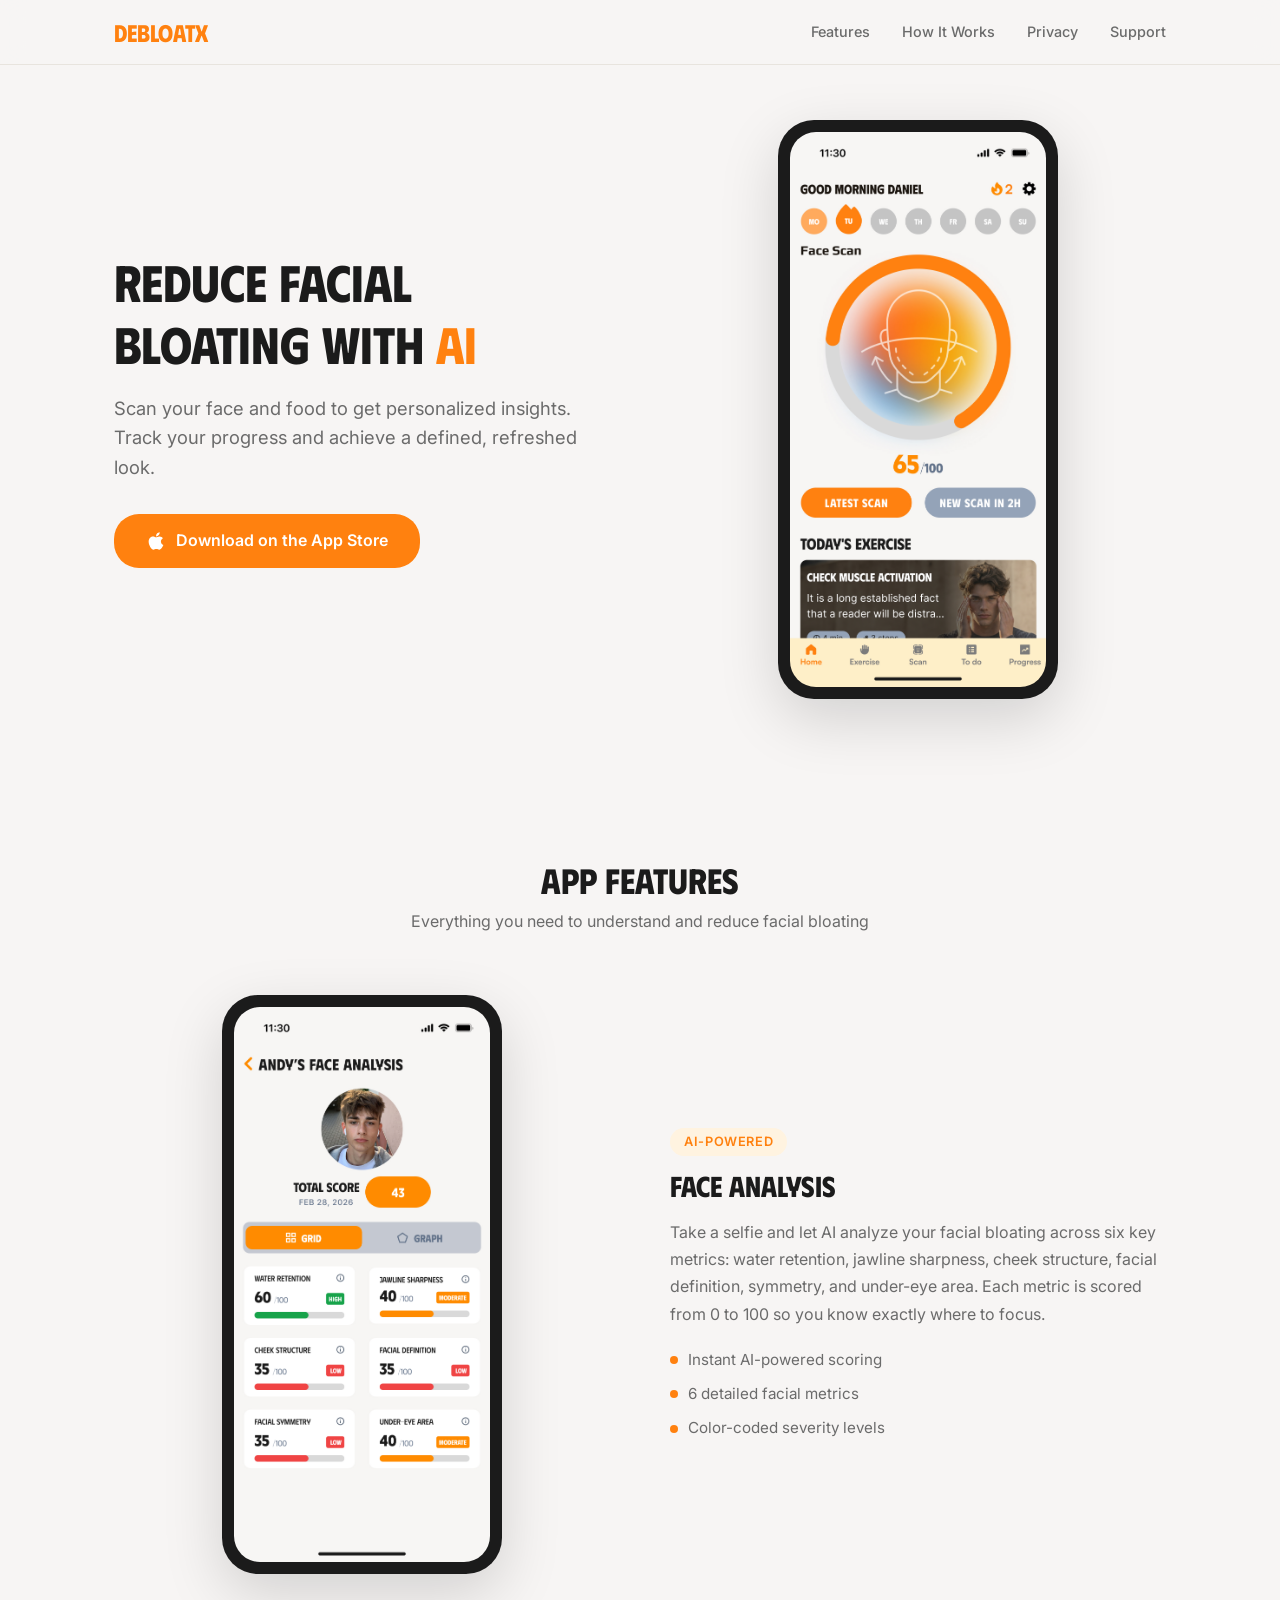
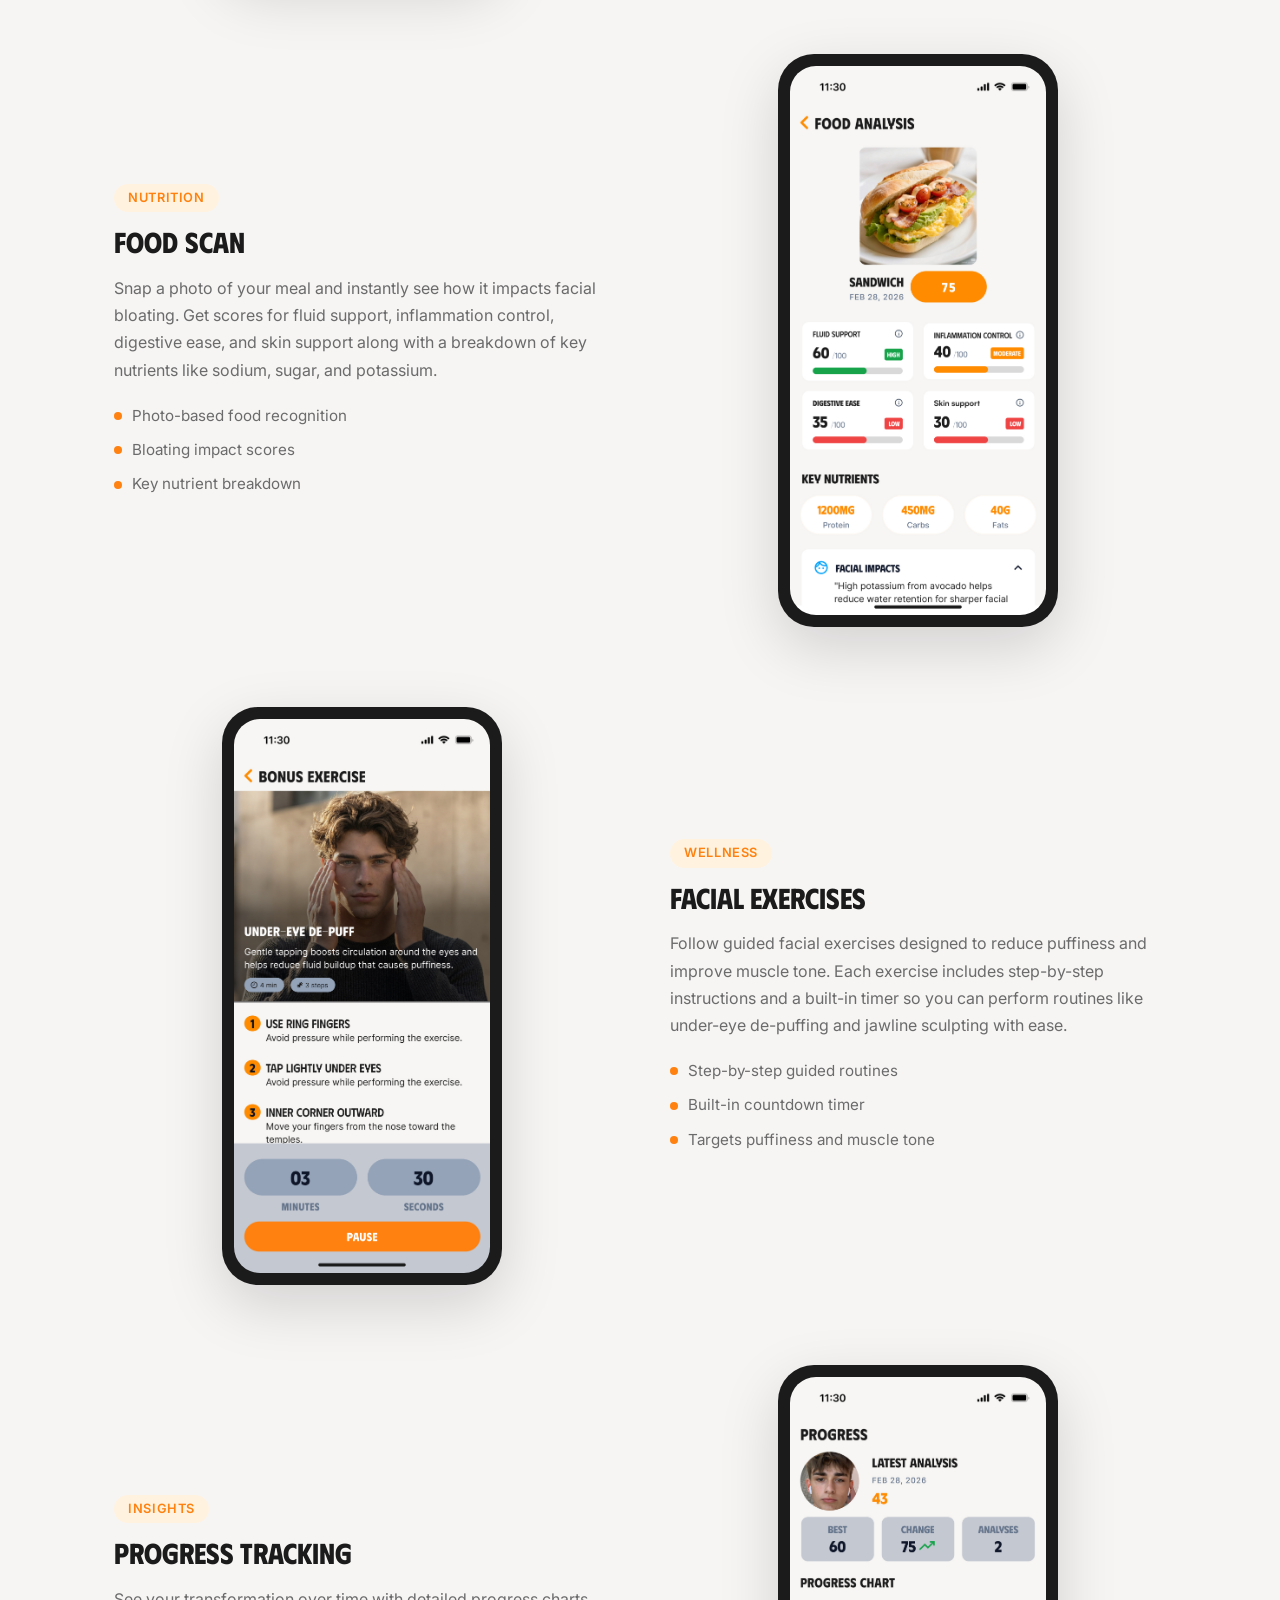
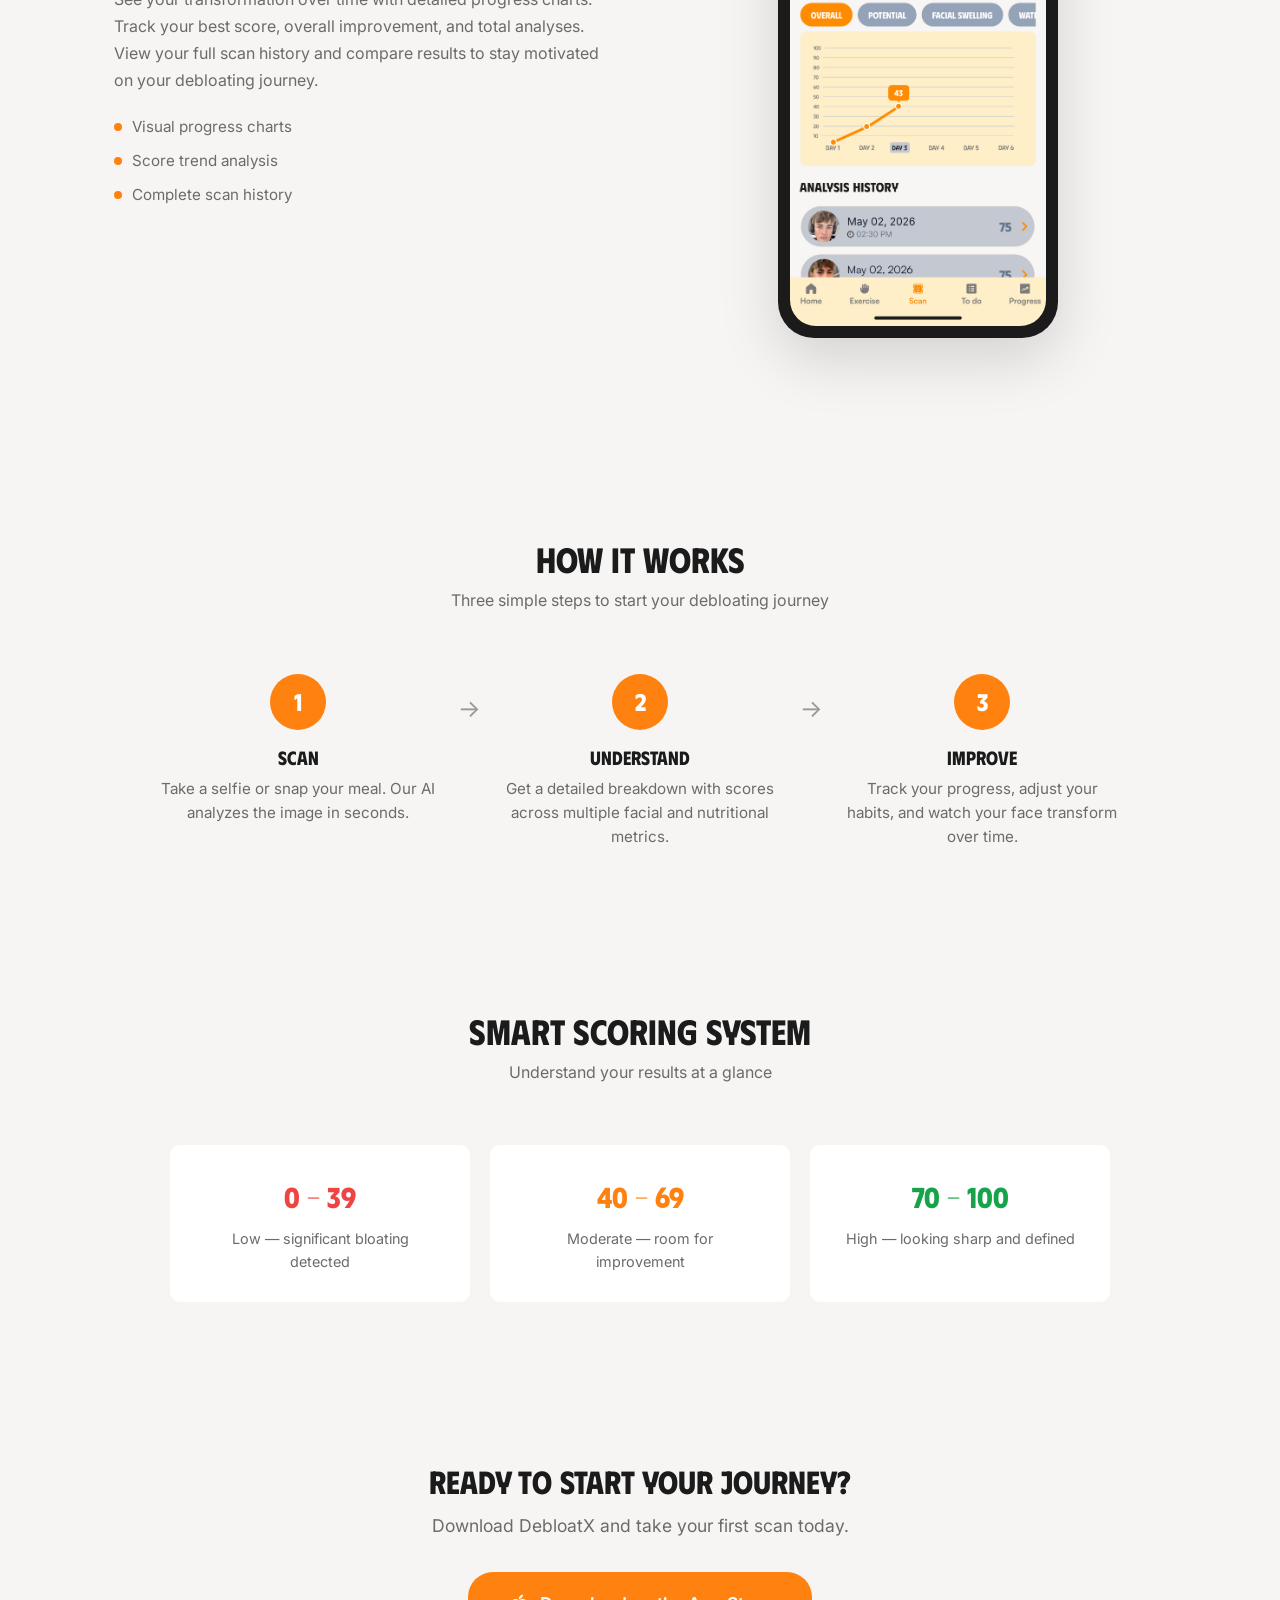
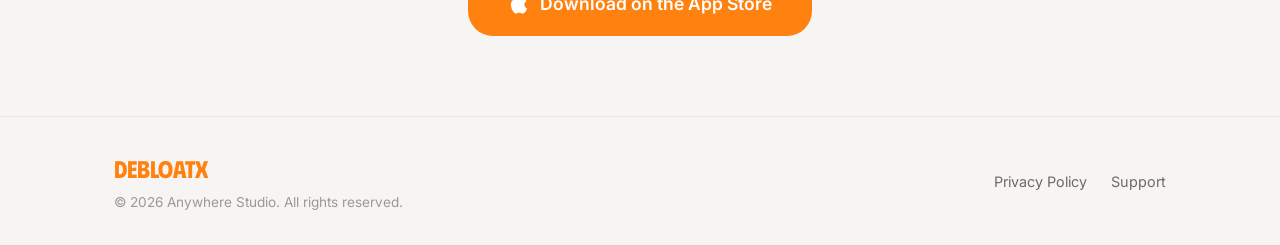
==== commit 50919394: "Rename app from Debloat AI to DebloatX Co-Authored-By: Claude Opus 4.7 <noreply@anthropic.com>" ====
--- a/index.html
+++ b/index.html
@@ -3,7 +3,7 @@
 <head>
   <meta charset="UTF-8">
   <meta name="viewport" content="width=device-width, initial-scale=1.0">
-  <title>Debloat AI - Reduce Facial Bloating with AI</title>
+  <title>DebloatX - Reduce Facial Bloating with AI</title>
   <meta name="description" content="Scan your face and food with AI to reduce facial bloating. Track progress, get personalized insights, and achieve a defined, refreshed look.">
   <link rel="preconnect" href="https://fonts.googleapis.com">
   <link rel="preconnect" href="https://fonts.gstatic.com" crossorigin>
@@ -13,7 +13,7 @@
 <body>
   <nav class="navbar">
     <div class="container nav-container">
-      <a href="/" class="logo">Debloat AI</a>
+      <a href="/debloat_ai_landing_page/" class="logo">DebloatX</a>
       <div class="nav-links">
         <a href="#features">Features</a>
         <a href="#how-it-works">How It Works</a>
@@ -39,7 +39,7 @@
       <div class="hero-visual">
         <div class="phone-mockup">
           <div class="phone-screen">
-            <img src="images/Home.jpg" alt="Debloat AI Home Screen - Face scan score and daily dashboard">
+            <img src="images/Home.jpg" alt="DebloatX Home Screen - Face scan score and daily dashboard">
           </div>
         </div>
       </div>
@@ -191,7 +191,7 @@
   <section class="cta-section">
     <div class="container">
       <h2>Ready to Start Your Journey?</h2>
-      <p>Download Debloat AI and take your first scan today.</p>
+      <p>Download DebloatX and take your first scan today.</p>
       <a href="https://apps.apple.com/app/id6760931022" class="btn btn-primary btn-large btn-appstore">
         <svg class="apple-icon" viewBox="0 0 384 512" fill="currentColor"><path d="M318.7 268.7c-.2-36.7 16.4-64.4 50-84.8-18.8-26.9-47.2-41.7-84.7-44.6-35.5-2.8-74.3 20.7-88.5 20.7-15 0-49.4-19.7-76.4-19.7C63.3 141.2 4 184.8 4 273.5q0 39.3 14.4 81.2c12.8 36.7 59 126.7 107.2 125.2 25.2-.6 43-17.9 75.8-17.9 31.8 0 48.3 17.9 76.4 17.9 48.6-.7 90.4-82.5 102.6-119.3-65.2-30.7-61.7-90-61.7-91.9zm-56.6-164.2c27.3-32.4 24.8-61.9 24-72.5-24.1 1.4-52 16.4-67.9 34.9-17.5 19.8-27.8 44.3-25.6 71.9 26.1 2 49.9-11.4 69.5-34.3z"/></svg>
         Download on the App Store
@@ -202,7 +202,7 @@
   <footer class="footer">
     <div class="container footer-content">
       <div class="footer-brand">
-        <span class="logo">Debloat AI</span>
+        <span class="logo">DebloatX</span>
         <p>&copy; 2026 Anywhere Studio. All rights reserved.</p>
       </div>
       <div class="footer-links">
